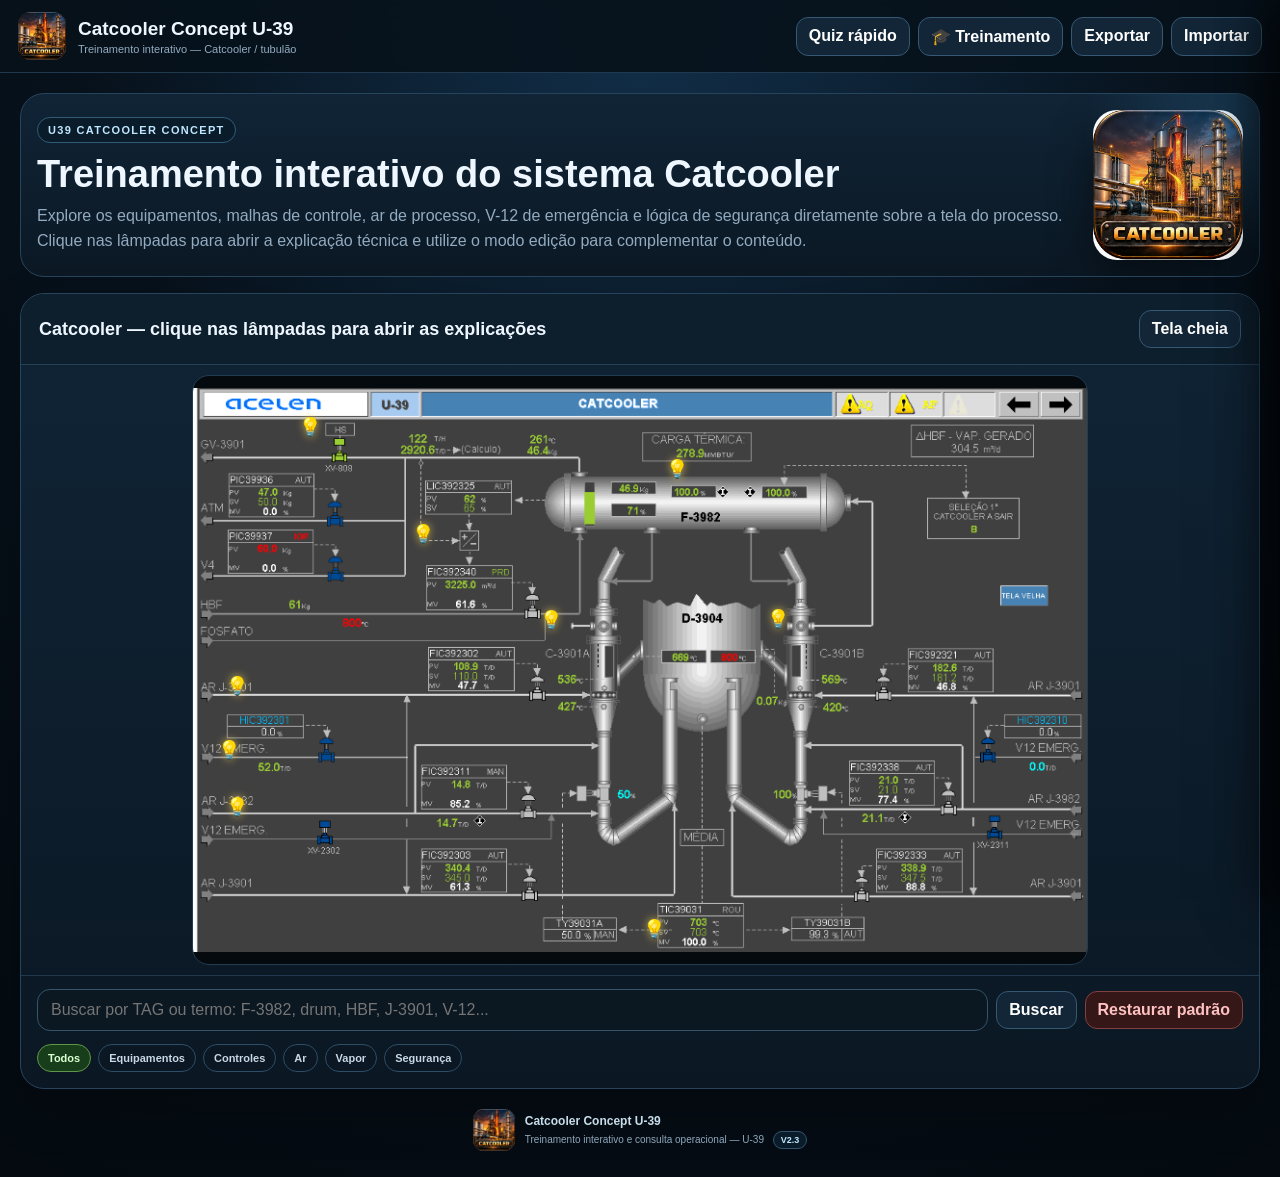
==== Catcooler_onepage_interativo_editavel.html @ b6b34a9a "Add files via upload" ====
<!doctype html>
<html lang="pt-BR"><head>
<meta charset="utf-8"><meta name="viewport" content="width=device-width,initial-scale=1,viewport-fit=cover">
<meta name="theme-color" content="#07111b">
<meta name="application-name" content="catcooler concept">
<meta name="apple-mobile-web-app-capable" content="yes">
<meta name="apple-mobile-web-app-status-bar-style" content="black-translucent">
<meta name="apple-mobile-web-app-title" content="catcooler concept">
<link rel="apple-touch-icon" href="apple-touch-icon.png">
<link rel="manifest" href="manifest.json"><link rel="icon" href="icon-192.png"><link rel="stylesheet" href="app.css">
<title>Catcooler Concept U-39</title></head>
<body>
<!-- LAYOUT_CONGELADO_V2.3: não alterar enquadramento, aspect-ratio ou coordenadas dos hotspots sem nova validação visual. -->
<header class="topbar">
  <div class="brand"><img src="icon-192.png" alt=""><div><h1>Catcooler Concept U-39</h1><small>Treinamento interativo — Catcooler / tubulão</small></div></div>
  <div class="actions">
    <button class="btn primary hidden" id="installBtn" onclick="installApp()">📲 Instalar App</button>
    <button class="btn" onclick="openQuiz()">Quiz rápido</button>
    <button class="btn" onclick="openTraining()">🎓 Treinamento</button>
    <button class="btn" onclick="exportJSON()">Exportar</button>
    <label class="btn" for="importFile">Importar</label>
    <input id="importFile" type="file" accept="application/json" class="hidden" onchange="importJSON(event)">
  </div>
</header>

<main class="app">
<section class="hero">
  <div>
    <span class="kicker">U39 CATCOOLER CONCEPT</span>
    <h2>Treinamento interativo do sistema Catcooler</h2>
    <p>Explore os equipamentos, malhas de controle, ar de processo, V-12 de emergência e lógica de segurança diretamente sobre a tela do processo. Clique nas lâmpadas para abrir a explicação técnica e utilize o modo edição para complementar o conteúdo.</p>
  </div>
  <img src="icon-512.png" alt="">
</section>

<section class="card">
  <div class="cardhead"><h2>Catcooler — clique nas lâmpadas para abrir as explicações</h2><button class="btn" onclick="document.documentElement.requestFullscreen?.()">Tela cheia</button></div>
  <div class="mapwrap"><div class="stage"><img src="catcooler_u39.png" alt="Tela do catcooler">
<button class="hotspot" data-key="xv808" data-category="safety" style="left:16.5%;top:8.7%"><span class="bulb">💡</span><span class="lamp-label">XV-808</span></button>
<button class="hotspot" data-key="f3982" data-category="equip" style="left:57.4%;top:15.8%"><span class="bulb">💡</span><span class="lamp-label">F-3982</span></button>
<button class="hotspot" data-key="hbflevel" data-category="control" style="left:32.9%;top:26.8%"><span class="bulb">💡</span><span class="lamp-label">Nível HBF → F-3982</span></button>
<button class="hotspot" data-key="c3901ab" data-category="equip" style="left:43.8%;top:41.5%"><span class="bulb">💡</span><span class="lamp-label">C-3901A</span></button>
<button class="hotspot" data-key="c3901ab" data-category="equip" style="left:69.2%;top:41.3%"><span class="bulb">💡</span><span class="lamp-label">C-3901B</span></button>
<button class="hotspot" data-key="tic39031" data-category="control" style="left:55.8%;top:94.1%"><span class="bulb">💡</span><span class="lamp-label">TIC-39031</span></button>
<button class="hotspot" data-key="arj3901" data-category="air" style="left:9.2%;top:52.8%"><span class="bulb">💡</span><span class="lamp-label">AR J-3901</span></button>
<button class="hotspot" data-key="v12emerg" data-category="steam" style="left:9.2%;top:63.6%"><span class="bulb">💡</span><span class="lamp-label">V-12 EMERG.</span></button>
<button class="hotspot" data-key="arj3982" data-category="air" style="left:9.2%;top:73.3%"><span class="bulb">💡</span><span class="lamp-label">AR J-3982</span></button>
</div></div>
  <div class="toolbar">
    <input class="search" id="search" placeholder="Buscar por TAG ou termo: F-3982, drum, HBF, J-3901, V-12...">
    <button class="btn" onclick="searchTag()">Buscar</button>
    <button class="btn danger" onclick="resetAll()">Restaurar padrão</button>
  </div>
  <div class="chips">
    <button class="chip active" data-filter="all">Todos</button>
    <button class="chip" data-filter="equip">Equipamentos</button>
    <button class="chip" data-filter="control">Controles</button>
    <button class="chip" data-filter="air">Ar</button>
    <button class="chip" data-filter="steam">Vapor</button>
    <button class="chip" data-filter="safety">Segurança</button>
  </div>
</section>

<aside class="card side" id="detailPanel">
  <div class="empty" id="empty">
    <h2>💡 Entenda melhor</h2>
    Clique em uma lâmpada sobre a tela do catcooler para abrir a explicação técnica.<br><br>
    Ao selecionar outro item, o painel troca automaticamente para o novo conteúdo.<br><br>
    <strong>Edição local:</strong> ative “Editar” para alterar textos. As alterações ficam salvas somente neste aparelho/navegador.
  </div>
  <section class="info" id="info">
    <div class="infotop">
      <div><h2 id="infoTitle"></h2><div class="badges"><span class="badge" id="infoTag"></span><span class="badge" id="infoCat"></span></div></div>
      <div class="panel-actions"><span class="edit-state" id="editState">✏️ EDIÇÃO</span><button class="iconbtn" onclick="togglePanelMinimize()">−</button><button class="iconbtn" onclick="minimize()">×</button></div>
    </div>
    <div class="edit-banner hidden" id="editModeBanner">✏️ Modo edição ativo — alterações ficam somente neste dispositivo até serem exportadas.</div>
    <div class="info-scroll">
      <div class="editbar">
        <button class="btn primary" id="editBtn" onclick="toggleEdit()">✏️ Editar</button>
        <button class="btn green" onclick="saveCurrentAndExit()">💾 Salvar</button>
        <button class="btn" onclick="cancelEdit()">Cancelar</button>
        <button class="btn danger" onclick="restoreCurrent()">Restaurar este item</button>
        <button class="btn" onclick="quizCurrentItem()">🎯 Testar este ponto</button>
      </div>
      <div class="local-note">💾 <strong>Alterações salvas somente neste dispositivo.</strong> Use “Exportar” no topo para gerar uma cópia dos dados editados.</div>
      <div class="local-note" id="mediaStorageEstimate">Vídeos e arquivos locais usam o armazenamento do navegador deste aparelho.</div>
      <div class="section"><h3>Função / objetivo</h3><div class="editable" id="fieldFunction"></div></div>
      <div class="section"><h3>Como funciona no processo</h3><div class="editable" id="fieldProcess"></div></div>
      <div class="section"><h3>Impacto / atenção operacional</h3><div class="editable" id="fieldImpact"></div></div>
      <div class="section"><h3>Fórmulas / relações químicas</h3><div class="editable formula" id="fieldFormula"></div></div>
      <div class="section"><h3>Observações / o que acompanhar no CIC</h3><div class="editable" id="fieldObs"></div></div>
      <div class="section media-section">
        <h3>🎬 Vídeos</h3>
        <div class="media-row">
          <input id="videoUrl" placeholder="Cole aqui a URL do vídeo (YouTube, Drive, SharePoint etc.)">
          <button class="btn" onclick="openVideo()">Abrir link</button>
        </div>
        <div class="media-upload-row">
          <label class="btn media-add-btn" for="videoFileInput">＋ Adicionar vídeo do aparelho</label>
          <input id="videoFileInput" type="file" accept="video/*" multiple class="hidden" onchange="saveMediaFiles(event,'video')">
          <span class="media-local-note">Salvo somente neste dispositivo.</span>
        </div>
        <div id="videoPreview" class="video-preview hidden"></div>
        <div id="videoFileList" class="media-file-list"></div>
      </div>
      <div class="section media-section">
        <h3>📎 Arquivos / documentos</h3>
        <div class="media-upload-row">
          <label class="btn media-add-btn" for="attachmentFiles">＋ Adicionar arquivos</label>
          <input id="attachmentFiles" type="file" multiple class="hidden" onchange="saveMediaFiles(event,'file')">
          <span class="media-local-note">PDF, Word, Excel, imagens, apresentações, ZIP e outros formatos.</span>
        </div>
        <div class="media-storage-warning">Os arquivos ficam armazenados localmente no navegador deste aparelho e não ficam visíveis automaticamente para outros usuários do GitHub Pages.</div>
        <div id="attachmentList" class="media-file-list"></div>
      </div>
      <div class="section note">Material de treinamento. Para manobras reais, prevalecem procedimentos, permissivos, intertravamentos, limites de projeto e orientações operacionais vigentes da unidade.</div>
    </div>
  </section>
</aside>

<footer class="footer"><img src="icon-192.png" alt=""><div><b>Catcooler Concept U-39</b><br><small>Treinamento interativo e consulta operacional — U-39 <span class="version">V2.3</span></small></div></footer>
</main>

<aside class="drawer" id="quizDrawer"><div class="drawer-head"><strong>Quiz rápido — Catcooler</strong><button class="btn" onclick="document.getElementById('quizDrawer').classList.remove('open')">Fechar</button></div><div class="drawer-body"><div id="quizBody"></div><button class="btn primary" onclick="gradeQuiz()">Corrigir quiz</button><div class="qresult hidden" id="quizResult"></div></div></aside>

<aside class="training-drawer" id="trainingDrawer">
  <div class="drawer-head training-head">
    <div><strong>Centro de Treinamento — Catcooler</strong><small id="trainingBreadcrumb">Visão geral</small></div>
    <button class="btn" onclick="closeTraining()">Fechar</button>
  </div>
  <div class="training-body"><div class="training-nav" id="trainingNav"></div><div class="training-content" id="trainingContent"></div></div>
</aside>

<div class="toast" id="toast"></div>
<script src="app.js"></script>
</body></html>
---- app.css ----
:root{--bg:#07111b;--card:#0e2030;--line:#27445d;--text:#eef7ff;--muted:#93abc0;--green:#75d64c}
*{box-sizing:border-box} html,body{margin:0;font-family:Inter,Arial,sans-serif;background:radial-gradient(circle at top,#12304b 0,#07111b 42%,#040a10 100%);color:var(--text)}
button,input{font:inherit} .hidden{display:none!important}
.topbar{position:sticky;top:0;z-index:80;display:flex;justify-content:space-between;gap:12px;align-items:center;padding:12px 18px;background:#07121be8;backdrop-filter:blur(18px);border-bottom:1px solid #21394e}
.brand{display:flex;gap:12px;align-items:center}.brand img{width:48px;height:48px;border-radius:13px;object-fit:cover}.brand h1{margin:0;font-size:19px}.brand small{display:block;margin-top:3px;color:var(--muted);font-size:11px}
.actions{display:flex;gap:8px;flex-wrap:wrap}.btn{cursor:pointer;border:1px solid #355873;background:#122638;color:#fff;border-radius:12px;padding:9px 12px;font-weight:800}.btn.primary,.btn.green{background:#1e4b23;border-color:#5f9748}.btn.danger{background:#351717;border-color:#824040;color:#ffc1c1}
.app{max-width:1420px;margin:0 auto;padding:20px;display:grid;grid-template-columns:1fr;gap:16px}
.hero{background:linear-gradient(180deg,#102436,#0b1824);border:1px solid var(--line);border-radius:24px;padding:16px;display:grid;grid-template-columns:1fr 150px;align-items:center;gap:18px;overflow:hidden;position:relative}
.hero::after{content:"";position:absolute;width:260px;height:260px;right:-80px;top:-90px;border-radius:50%;background:radial-gradient(circle,rgba(82,185,255,.16),transparent 68%)}
.hero .kicker{display:inline-flex;margin-bottom:10px;padding:6px 10px;border-radius:999px;border:1px solid #315a78;background:#0a1c2a;color:#bfe7ff;font-size:11px;font-weight:900;letter-spacing:.12em}
.hero h2{margin:0 0 8px;font-size:clamp(26px,4vw,38px)} .hero p{margin:0;color:var(--muted);line-height:1.55}
.hero img{width:150px;aspect-ratio:1;object-fit:cover;border-radius:24px;box-shadow:0 18px 44px rgba(0,0,0,.48)}
.card{background:linear-gradient(180deg,#102436,#0b1824);border:1px solid var(--line);border-radius:24px;overflow:hidden;box-shadow:0 20px 50px rgba(0,0,0,.23)}
.cardhead{display:flex;justify-content:space-between;align-items:center;padding:16px 18px;border-bottom:1px solid #244157;background:#0d1e2c}.cardhead h2{margin:0;font-size:18px}
.mapwrap{padding:10px;display:flex;justify-content:center}.stage{position:relative;width:min(100%,896px);aspect-ratio:896/590;background:#050a0f;border-radius:17px;overflow:hidden;border:1px solid #213d52}.stage img{width:100%;height:100%;object-fit:contain;display:block}
.hotspot{position:absolute;transform:translate(-50%,-50%);display:flex;align-items:center;gap:6px;border:0;background:transparent;padding:2px;cursor:pointer;z-index:30}
.hotspot .bulb{font-size:18px;line-height:1;filter:drop-shadow(0 0 4px rgba(255,220,80,.7));}
.hotspot .lamp-label{opacity:0;transform:translateX(-5px);transition:.15s ease;pointer-events:none;white-space:nowrap;background:#06111de3;border:1px solid #3a5670;color:#fff;border-radius:999px;padding:5px 8px;font-size:11px;font-weight:800}
.hotspot:hover .lamp-label,.hotspot.active .lamp-label{opacity:1;transform:translateX(0)} .hotspot.active .bulb,.hotspot:hover .bulb{transform:scale(1.12)}
.toolbar{padding:13px 16px;border-top:1px solid #21394e;display:flex;gap:8px;flex-wrap:wrap;align-items:center}.search{flex:1;min-width:190px;border:1px solid #35546d;background:#0b1721;color:#fff;border-radius:13px;padding:11px 13px}
.chips{display:flex;gap:7px;flex-wrap:wrap;padding:0 16px 16px}.chip{cursor:pointer;border:1px solid #2e4d66;background:#0b1722;color:#c8d8e6;padding:7px 10px;border-radius:999px;font-size:11px;font-weight:800}.chip.active{background:#173d1b;border-color:#5f9748;color:#dcffd2}
.side{position:fixed;right:16px;top:78px;z-index:120;width:min(520px,calc(100vw - 32px));max-height:calc(100vh - 94px);display:flex;flex-direction:column;overflow:hidden;transform:translateX(calc(100% + 36px));opacity:0;pointer-events:none;transition:transform .22s ease,opacity .18s ease;box-shadow:0 28px 80px rgba(0,0,0,.62)}
.side.open{transform:translateX(0);opacity:1;pointer-events:auto}.side.minimized{max-height:66px}.side.minimized .info-scroll,.side.minimized .edit-banner{display:none!important}
.empty{padding:22px;color:var(--muted);line-height:1.6}.empty h2{margin:0 0 10px;color:#eef7ff}
.info{display:none;flex-direction:column;height:100%}.infotop{padding:16px 18px;border-bottom:1px solid #244157;background:#0d1e2c;display:flex;justify-content:space-between;gap:10px}
.info h2{margin:0 0 7px;line-height:1.18}.badges{display:flex;gap:6px;flex-wrap:wrap}.badge{font-size:10px;padding:5px 8px;border-radius:999px;background:#13283a;color:#bee4ff;border:1px solid #345b78;font-weight:800}
.panel-actions{display:flex;gap:6px}.iconbtn{width:34px;height:34px;display:grid;place-items:center;border:1px solid #3a526b;background:#132333;color:#fff;border-radius:10px;cursor:pointer}
.edit-state{display:none;padding:5px 8px;border-radius:999px;border:1px solid #a98728;background:#4b3b12;color:#fff1b3;font-size:10px;font-weight:900}.edit-state.show{display:inline-flex}
.edit-banner{padding:9px 14px;background:#4b3b12;border-bottom:1px solid #806820;color:#fff1b3;font-size:12px;font-weight:800}
.info-scroll{padding:14px;display:grid;gap:11px;overflow:auto}.section{background:#0a1722;border:1px solid #2b4a62;border-radius:16px;padding:13px}.section h3{margin:0 0 8px;color:#d7eeff;font-size:14px}.editable{white-space:pre-wrap;line-height:1.58;outline:none;border-radius:9px;padding:3px;min-height:42px}.editable[contenteditable=true]:focus{box-shadow:0 0 0 2px rgba(82,185,255,.20);background:#0c1c29}
.formula{font-family:'Courier New',monospace;color:#bce88f;background:#07131d;border:1px solid #203d51;border-radius:10px;padding:10px}.editbar{position:sticky;top:-1px;background:#0b1824f2;padding:7px;margin:-7px -7px 6px;border-bottom:1px solid #20384c;display:flex;gap:7px;flex-wrap:wrap}
.media-row{display:grid;grid-template-columns:1fr auto;gap:7px}.media-row input{min-width:0;border:1px solid #35546d;background:#0b1721;color:#fff;border-radius:12px;padding:10px}
.local-note{padding:10px 12px;border-radius:12px;background:#081621;border:1px solid #29465e;color:#9fb7c8;font-size:11px;line-height:1.45}.note{color:var(--muted);font-size:11px;line-height:1.5}
.drawer{position:fixed;inset:0 0 0 auto;width:min(460px,100%);z-index:120;background:#07111b;border-left:1px solid #284458;box-shadow:-18px 0 44px rgba(0,0,0,.45);transform:translateX(101%);transition:.24s ease;overflow:auto}.drawer.open{transform:translateX(0)}.drawer-head{position:sticky;top:0;background:#091722;border-bottom:1px solid #284458;padding:12px;display:flex;justify-content:space-between;align-items:center}.drawer-body{padding:12px}
.q{background:#0b1722;border:1px solid #2e4d66;border-radius:14px;padding:12px;margin-bottom:10px}.q h4{margin:0 0 8px;font-size:13px}.q label{display:block;padding:5px 0;color:#d8e1ec}.qresult{padding:10px;border-radius:10px;background:#102414;border:1px solid #4f7f3e;margin-top:10px}
.toast{position:fixed;left:50%;bottom:18px;z-index:200;transform:translate(-50%,12px);opacity:0;background:#0b1a27;border:1px solid #3d5e77;border-radius:999px;padding:9px 13px;transition:.2s}.toast.show{opacity:1;transform:translate(-50%,0)}
.footer{display:flex;justify-content:center;align-items:center;gap:10px;color:#8ea8bd;padding:4px 0 6px}.footer img{width:42px;height:42px;border-radius:11px}.footer b{font-size:12px;color:#c8ddeb}.footer small{font-size:10px}.version{display:inline-flex;margin-left:6px;padding:3px 7px;border:1px solid #35546d;background:#0a1c2a;color:#bfe7ff;border-radius:999px;font-size:9px;font-weight:900}
@media(max-width:820px){.hero{grid-template-columns:1fr}.hero img{display:none}.side{left:8px;right:8px;top:auto;bottom:8px;width:auto;max-height:72vh;transform:translateY(calc(100% + 28px));border-radius:18px}.side.open{transform:translateY(0)}.hotspot .lamp-label{display:none}.topbar{padding:10px 12px}.brand small{display:none}.actions .btn{padding:8px 9px;font-size:11px}}


/* V1.1 — Quiz refinado */
.q{padding:14px!important}
.q h4{font-size:13px!important;line-height:1.45!important;margin-bottom:10px!important}
.q label{
  display:block;
  padding:9px 10px!important;
  margin:6px 0;
  border:1px solid #29465d;
  border-radius:10px;
  background:#091722;
  color:#d8e1ec;
  line-height:1.4;
  cursor:pointer;
}
.q label:hover{border-color:#4b718d;background:#0d1d2a}
.q input{margin-right:5px}
.option-letter{display:inline-block;min-width:18px;font-weight:900;color:#9fc6df}
.q label.answer-correct{border-color:#4f8d45;background:#102414;color:#dfffd6}
.q label.answer-wrong{border-color:#9c4d4d;background:#2b1515;color:#ffd1d1}
.qfeedback{margin-top:9px;padding:10px 11px;border-radius:10px;font-size:12px;line-height:1.45}
.qfeedback.correct{background:#102414;border:1px solid #4f7f3e;color:#dfffd6}
.qfeedback.wrong{background:#2b1515;border:1px solid #824040;color:#ffd1d1}
.qfeedback.unanswered{background:#2a2513;border:1px solid #806820;color:#fff0ae}
.qresult{line-height:1.5}


/* V2.0 — Centro de Treinamento; HMI e hotspots congelados */
.training-drawer{position:fixed;inset:0 0 0 auto;width:min(920px,100%);z-index:150;background:#07111b;border-left:1px solid #284458;box-shadow:-20px 0 60px rgba(0,0,0,.55);transform:translateX(101%);transition:.24s ease;overflow:hidden;display:flex;flex-direction:column}.training-drawer.open{transform:translateX(0)}
.training-head>div{display:flex;flex-direction:column;gap:3px}.training-head small{color:#91a9bd;font-size:11px}.training-body{display:grid;grid-template-columns:210px 1fr;min-height:0;flex:1}.training-nav{border-right:1px solid #20384c;padding:10px;overflow:auto;background:#081520}.training-nav button{width:100%;text-align:left;margin-bottom:6px;border:1px solid #29465d;background:#0c1b28;color:#dcecf8;padding:10px;border-radius:11px;cursor:pointer;font-weight:800;font-size:12px}.training-nav button.active,.training-nav button:hover{border-color:#5f9748;background:#15331a;color:#e6ffdf}.training-content{padding:16px;overflow:auto;min-width:0}
.training-grid{display:grid;grid-template-columns:repeat(2,minmax(0,1fr));gap:12px}.module-card{border:1px solid #29465d;background:linear-gradient(180deg,#102436,#0b1824);border-radius:16px;padding:14px;cursor:pointer}.module-card:hover{border-color:#5b86a5;transform:translateY(-1px)}.module-card h3{margin:0 0 7px;font-size:15px}.module-card p{margin:0;color:#9fb6c8;font-size:12px;line-height:1.45}.training-title{margin:0 0 8px}.training-sub{color:#9fb6c8;font-size:12px;line-height:1.5;margin-bottom:14px}.training-actions{display:flex;gap:8px;flex-wrap:wrap;margin:10px 0}.training-box{border:1px solid #2a4962;background:#0a1722;border-radius:14px;padding:13px;margin-bottom:12px}.training-box h3,.training-box h4{margin-top:0}.choice-btn{width:100%;text-align:left;border:1px solid #31516a;background:#0c1b28;color:#eef7ff;border-radius:10px;padding:10px 11px;margin:6px 0;cursor:pointer;line-height:1.4}.choice-btn:hover{border-color:#69a4cb;background:#102638}.feedback-box{padding:10px 11px;border-radius:10px;margin-top:10px;background:#0b2232;border:1px solid #315a78;font-size:12px;line-height:1.45}.progressbar{height:8px;background:#09131c;border:1px solid #22394d;border-radius:999px;overflow:hidden;margin:8px 0 14px}.progressbar>span{display:block;height:100%;background:linear-gradient(90deg,#4f9340,#78d65a)}.skill-bars{display:grid;gap:8px}.skill-row{display:grid;grid-template-columns:150px 1fr 50px;gap:8px;align-items:center;font-size:11px}.skill-row .bar{height:8px;border-radius:999px;background:#09131c;border:1px solid #29465d;overflow:hidden}.skill-row .bar span{display:block;height:100%;background:#5d9fca}.metric-grid{display:grid;grid-template-columns:repeat(3,1fr);gap:8px}.metric{background:#091822;border:1px solid #29465d;border-radius:12px;padding:10px}.metric b{display:block;font-size:18px}.metric small{color:#9fb6c8}.scenario-state{font-size:11px;color:#b7cbda;margin:8px 0}.scenario-risk{font-weight:900}
.sim-controls{display:flex;gap:8px;flex-wrap:wrap;margin-bottom:10px}.sim-chart{background:#07131d;border:1px solid #24445b;border-radius:14px;padding:10px;overflow:auto}.sim-chart svg{min-width:620px;width:100%;height:260px}.legend{display:flex;gap:14px;flex-wrap:wrap;font-size:11px;margin-top:8px}.legend span::before{content:"";display:inline-block;width:14px;height:3px;margin-right:5px;vertical-align:middle;background:currentColor}.flow-scene{display:grid;grid-template-columns:1fr 90px 1fr;gap:8px;align-items:center;margin:14px 0}.flow-node{border:1px solid #355873;background:#0d2030;border-radius:14px;padding:15px;text-align:center;font-weight:900}.flow-arrow{position:relative;height:8px;background:#37566c;border-radius:999px;overflow:hidden}.flow-arrow::after{content:"";position:absolute;inset:0;width:35%;background:#ffc858;border-radius:999px;animation:flowMove 1.4s linear infinite}@keyframes flowMove{from{transform:translateX(-100%)}to{transform:translateX(390%)}}
.drum-visual{display:grid;grid-template-columns:160px 1fr;gap:15px;align-items:center}.drum-vessel{height:180px;border:3px solid #60798d;border-radius:70px 70px 34px 34px;position:relative;overflow:hidden;background:#08131d}.drum-water{position:absolute;left:0;right:0;bottom:0;height:52%;background:linear-gradient(#377e9e,#17455f);transition:.8s ease}.drum-water.swell{height:72%;animation:levelPulse 1.6s ease-in-out infinite alternate}.drum-water.shrink{height:35%;animation:levelPulse 1.6s ease-in-out infinite alternate}@keyframes levelPulse{from{filter:brightness(.85)}to{filter:brightness(1.2)}}
.causal-chain{display:flex;gap:7px;flex-wrap:wrap;align-items:center}.causal-chain span{padding:7px 9px;border-radius:10px;border:1px solid #31516a;background:#0b1b28;font-size:11px}.causal-chain b{color:#ffc858}.locate-banner{position:fixed;left:50%;top:84px;transform:translateX(-50%);z-index:170;background:#0a2030;border:1px solid #5a8bb1;color:#fff;padding:11px 15px;border-radius:999px;box-shadow:0 12px 28px rgba(0,0,0,.45);font-weight:900}.history-table{width:100%;border-collapse:collapse;font-size:11px}.history-table th,.history-table td{padding:8px;border-bottom:1px solid #20384c;text-align:left}.history-table th{color:#a9c5d8}.shift-check label{display:block;padding:8px;margin:5px 0;border:1px solid #29465d;border-radius:10px;background:#0a1722}.video-placeholder{border:1px dashed #4d6d84;border-radius:14px;padding:14px;color:#a8bdcc}.train-question{border:1px solid #29465d;background:#0a1722;border-radius:14px;padding:12px;margin-bottom:10px}.train-question label{display:block;padding:8px;margin:5px 0;border:1px solid #29465d;border-radius:9px;cursor:pointer}.train-question label:hover{background:#102638}.train-question label.correct{border-color:#4f8d45;background:#102414}.train-question label.wrong{border-color:#8b4545;background:#2b1515}.train-feedback{font-size:11px;margin-top:7px;color:#b9d0df}
@media(max-width:820px){.training-body{grid-template-columns:1fr}.training-nav{display:flex;gap:6px;border-right:0;border-bottom:1px solid #20384c;overflow:auto}.training-nav button{width:auto;white-space:nowrap;margin:0}.training-grid{grid-template-columns:1fr}.metric-grid{grid-template-columns:1fr}.skill-row{grid-template-columns:110px 1fr 44px}.drum-visual{grid-template-columns:1fr}.drum-vessel{width:170px;margin:auto}}


/* =========================================================
   V2.1 — Vídeos e arquivos por equipamento
   HMI e coordenadas das lâmpadas permanecem congelados.
   ========================================================= */
.media-section{display:grid;gap:10px}
.media-upload-row{display:flex;gap:8px;align-items:center;flex-wrap:wrap}
.media-add-btn{display:inline-flex;align-items:center;justify-content:center}
.media-local-note{font-size:10px;color:#9fb7c8}
.media-storage-warning{
  padding:9px 10px;border-radius:10px;background:#241f0c;border:1px solid #675b22;
  color:#e6d996;font-size:10px;line-height:1.4
}
.media-file-list{display:grid;gap:8px}
.media-file-card{
  display:grid;grid-template-columns:minmax(0,1fr) auto;gap:10px;align-items:center;
  background:#081721;border:1px solid #29465d;border-radius:12px;padding:9px 10px
}
.media-file-main{min-width:0}
.media-file-name{
  display:block;overflow:hidden;text-overflow:ellipsis;white-space:nowrap;
  font-size:12px;font-weight:800;color:#e8f5ff
}
.media-file-meta{font-size:9px;color:#8faabc;margin-top:3px}
.media-file-actions{display:flex;gap:5px;flex-wrap:wrap;justify-content:flex-end}
.media-mini-btn{
  border:1px solid #355873;background:#122638;color:#fff;border-radius:8px;
  padding:6px 8px;font-size:10px;font-weight:800;cursor:pointer
}
.media-mini-btn:hover{filter:brightness(1.1)}
.media-mini-btn.delete{border-color:#824040;background:#351717;color:#ffc1c1}
.video-preview{
  background:#050b10;border:1px solid #29465d;border-radius:12px;padding:8px
}
.video-preview video{display:block;width:100%;max-height:300px;border-radius:8px;background:#000}
.video-preview-head{
  display:flex;justify-content:space-between;gap:8px;align-items:center;
  margin-bottom:7px;font-size:10px;color:#a9c0d0
}
.storage-meter{
  height:6px;border-radius:999px;background:#071018;border:1px solid #20384c;
  overflow:hidden;margin-top:5px
}
.storage-meter span{display:block;height:100%;background:#5d9fca}
@media(max-width:620px){
  .media-row{grid-template-columns:1fr!important}
  .media-file-card{grid-template-columns:1fr}
  .media-file-actions{justify-content:flex-start}
}


/* =========================================================
   V2.2 — Correção de rolagem do painel flutuante
   O HMI e as coordenadas das lâmpadas permanecem congelados.
   ========================================================= */

/* O painel precisa ter uma altura efetivamente limitada para que
   o miolo (.info-scroll) possa se tornar a área rolável. */
.side{
  max-height:calc(100dvh - 94px);
  min-height:0;
  overscroll-behavior:contain;
}

/* Mantém cabeçalho/banner fixos e entrega o espaço restante ao conteúdo. */
.info{
  flex:1 1 auto;
  min-height:0;
  max-height:100%;
  overflow:hidden;
}
.infotop,
.edit-banner{
  flex:0 0 auto;
}

/* Esta passa a ser a única área de rolagem do painel. */
.info-scroll{
  flex:1 1 auto;
  min-height:0;
  max-height:100%;
  overflow-y:auto;
  overflow-x:hidden;
  overscroll-behavior-y:contain;
  -webkit-overflow-scrolling:touch;
  touch-action:pan-y;
  scrollbar-gutter:stable;
}

/* Evita que gestos de rolagem no painel sejam repassados para a tela atrás. */
.side.open{
  overscroll-behavior:contain;
}
.side.open .info-scroll{
  pointer-events:auto;
}

/* Melhora o comportamento em celulares/tablets, onde o painel funciona
   como um bottom-sheet e precisa de altura definida para rolar internamente. */
@media(max-width:820px){
  .side{
    height:min(78dvh,calc(100dvh - 16px));
    max-height:calc(100dvh - 16px);
    min-height:280px;
    left:8px;
    right:8px;
    bottom:8px;
    top:auto;
  }
  .side.minimized{
    height:66px;
    min-height:66px;
    max-height:66px;
  }
  .info{
    height:100%;
    min-height:0;
  }
  .info-scroll{
    height:auto;
    min-height:0;
    padding-bottom:max(22px,env(safe-area-inset-bottom));
  }
}

/* Em telas muito baixas, preserva acesso ao conteúdo sem extrapolar o viewport. */
@media(max-height:560px){
  .side{
    top:8px;
    bottom:8px;
    height:auto;
    max-height:none;
  }
}


/* Em telas touch, impede a página atrás de se mover enquanto o painel está expandido. */
@media(max-width:820px){
  body.detail-panel-open{
    overflow:hidden;
  }
}


/* =========================================================
   V2.3 — Rolagem total do painel flutuante (PC + Mobile)
   HMI e coordenadas dos hotspots permanecem congelados.
   ========================================================= */

/* Enquanto o painel estiver aberto, a página de fundo não rola.
   A rolagem fica concentrada no painel lateral. */
body.detail-panel-open{
  overflow:hidden;
}

/* Desktop: top + bottom definem uma altura real para o painel.
   Isso resolve a rolagem interna também no PC. */
.side{
  top:78px;
  bottom:16px;
  height:auto;
  max-height:none;
  min-height:0;
  overflow:hidden;
  overscroll-behavior:contain;
}

/* Ao minimizar, volta a ser apenas a barra superior. */
.side.minimized{
  bottom:auto;
  height:66px;
  min-height:66px;
  max-height:66px;
}

/* Cabeçalho fica visível; todo o restante rola. */
.info{
  display:none;
  flex-direction:column;
  height:100%;
  min-height:0;
  overflow:hidden;
}
.info-scroll{
  flex:1 1 0;
  min-height:0;
  overflow-y:auto;
  overflow-x:hidden;
  overscroll-behavior:contain;
  -webkit-overflow-scrolling:touch;
  touch-action:pan-y;
}

/* IMPORTANTE: os botões agora fazem parte do conteúdo rolável.
   Eles NÃO ficam mais presos no topo. */
.editbar{
  position:static!important;
  top:auto!important;
  z-index:auto!important;
  margin:-2px -2px 6px!important;
  padding:7px!important;
  background:#0b1824;
  border:1px solid #20384c;
  border-radius:12px;
  display:flex;
  gap:7px;
  flex-wrap:wrap;
}

/* Em desktop estreito, os botões quebram de linha sem bloquear a rolagem. */
.editbar .btn{
  flex:0 1 auto;
  white-space:normal;
}

/* Mobile/tablet: mantém bottom-sheet, mas com rolagem total do conteúdo. */
@media(max-width:820px){
  .side{
    top:auto;
    bottom:8px;
    left:8px;
    right:8px;
    width:auto;
    height:min(82dvh,calc(100dvh - 16px));
    max-height:calc(100dvh - 16px);
    min-height:280px;
  }
  .side.minimized{
    top:auto;
    bottom:8px;
    height:66px;
    min-height:66px;
    max-height:66px;
  }
  .info-scroll{
    padding-bottom:max(26px,env(safe-area-inset-bottom));
  }
}

/* Celulares muito baixos / modo paisagem */
@media(max-height:560px){
  .side{
    top:8px;
    bottom:8px;
    height:auto;
    max-height:none;
  }
  .side.minimized{
    top:8px;
    bottom:auto;
    height:66px;
  }
}
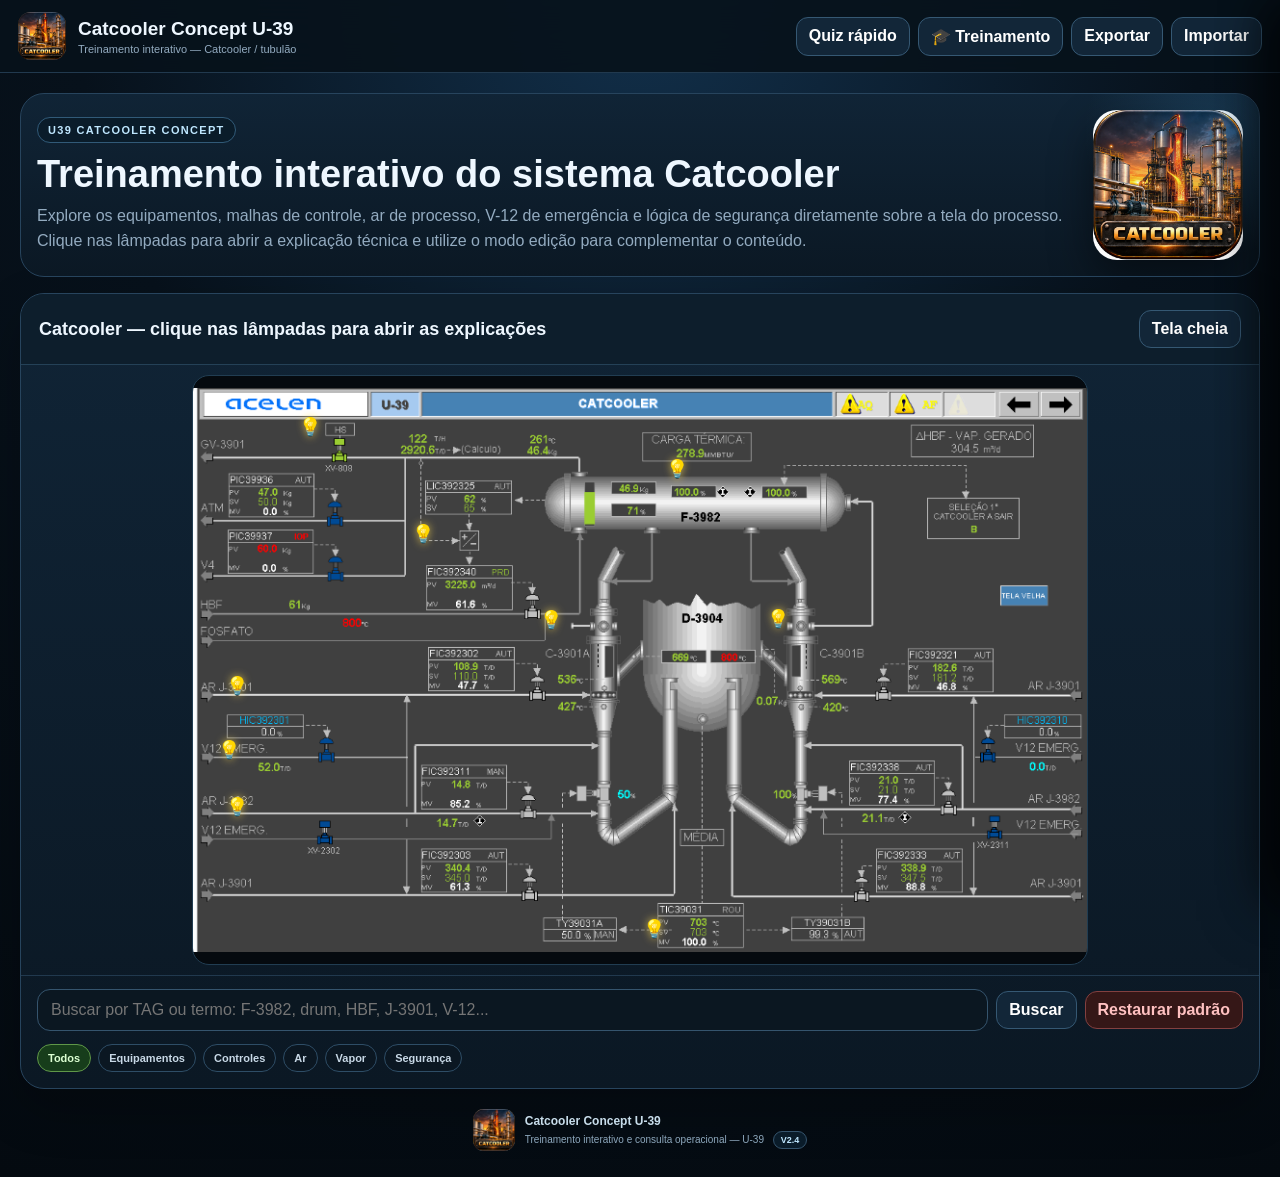
==== commit 009174a5: "Add files via upload" ====
--- a/Catcooler_onepage_interativo_editavel.html
+++ b/Catcooler_onepage_interativo_editavel.html
@@ -7,10 +7,22 @@
 <meta name="apple-mobile-web-app-status-bar-style" content="black-translucent">
 <meta name="apple-mobile-web-app-title" content="catcooler concept">
 <link rel="apple-touch-icon" href="apple-touch-icon.png">
-<link rel="manifest" href="manifest.json"><link rel="icon" href="icon-192.png"><link rel="stylesheet" href="app.css">
-<title>Catcooler Concept U-39</title></head>
+<link rel="manifest" href="manifest.json"><link rel="icon" href="icon-192.png"><link rel="stylesheet" href="app.css?v=24">
+<title>Catcooler Concept U-39</title>
+<style id="panel-scroll-v24">
+html:has(#detailPanel.open),body:has(#detailPanel.open){overflow:hidden!important}
+#detailPanel.side{top:78px!important;bottom:16px!important;height:auto!important;max-height:none!important;overflow-y:auto!important;overflow-x:hidden!important;overscroll-behavior:contain!important;-webkit-overflow-scrolling:touch;touch-action:pan-y}
+#detailPanel .info{height:auto!important;max-height:none!important;overflow:visible!important;flex:0 0 auto!important}
+#detailPanel .info-scroll{height:auto!important;max-height:none!important;overflow:visible!important;flex:none!important}
+#detailPanel .infotop{position:sticky!important;top:0!important;z-index:20!important}
+#detailPanel .editbar{position:static!important;top:auto!important;bottom:auto!important;z-index:auto!important;transform:none!important}
+#detailPanel.side.minimized{bottom:auto!important;height:66px!important;min-height:66px!important;max-height:66px!important;overflow:hidden!important}
+@media(max-width:820px){#detailPanel.side{top:auto!important;left:8px!important;right:8px!important;bottom:8px!important;width:auto!important;height:min(82dvh,calc(100dvh - 16px))!important;max-height:calc(100dvh - 16px)!important;min-height:280px!important;overflow-y:auto!important}#detailPanel .info-scroll{padding-bottom:max(28px,env(safe-area-inset-bottom))!important}}
+</style>
+
+</head>
 <body>
-<!-- LAYOUT_CONGELADO_V2.3: não alterar enquadramento, aspect-ratio ou coordenadas dos hotspots sem nova validação visual. -->
+<!-- LAYOUT_CONGELADO_V2.4: não alterar enquadramento, aspect-ratio ou coordenadas dos hotspots sem nova validação visual. -->
 <header class="topbar">
   <div class="brand"><img src="icon-192.png" alt=""><div><h1>Catcooler Concept U-39</h1><small>Treinamento interativo — Catcooler / tubulão</small></div></div>
   <div class="actions">
@@ -118,7 +130,7 @@
   </section>
 </aside>
 
-<footer class="footer"><img src="icon-192.png" alt=""><div><b>Catcooler Concept U-39</b><br><small>Treinamento interativo e consulta operacional — U-39 <span class="version">V2.3</span></small></div></footer>
+<footer class="footer"><img src="icon-192.png" alt=""><div><b>Catcooler Concept U-39</b><br><small>Treinamento interativo e consulta operacional — U-39 <span class="version">V2.4</span></small></div></footer>
 </main>
 
 <aside class="drawer" id="quizDrawer"><div class="drawer-head"><strong>Quiz rápido — Catcooler</strong><button class="btn" onclick="document.getElementById('quizDrawer').classList.remove('open')">Fechar</button></div><div class="drawer-body"><div id="quizBody"></div><button class="btn primary" onclick="gradeQuiz()">Corrigir quiz</button><div class="qresult hidden" id="quizResult"></div></div></aside>
@@ -132,5 +144,5 @@
 </aside>
 
 <div class="toast" id="toast"></div>
-<script src="app.js"></script>
+<script src="app.js?v=24"></script>
 </body></html>
--- a/app.css
+++ b/app.css
@@ -327,3 +327,109 @@
     height:66px;
   }
 }
+
+
+/* =========================================================
+   V2.4 — SCROLL REAL DO PAINEL (PC + MOBILE)
+   O próprio painel é o container rolável.
+   Cabeçalho fica acessível; botões rolam com o conteúdo.
+   ========================================================= */
+
+html:has(#detailPanel.open),
+body:has(#detailPanel.open){
+  overflow:hidden!important;
+}
+
+#detailPanel.side{
+  top:78px!important;
+  right:16px!important;
+  bottom:16px!important;
+  height:auto!important;
+  max-height:none!important;
+  min-height:0!important;
+  overflow-y:auto!important;
+  overflow-x:hidden!important;
+  overscroll-behavior:contain!important;
+  -webkit-overflow-scrolling:touch;
+  touch-action:pan-y;
+}
+
+/* O conteúdo deixa de ser um segundo container de scroll.
+   Assim não há disputa entre rolagem do painel e rolagem da página. */
+#detailPanel .info{
+  height:auto!important;
+  min-height:0!important;
+  max-height:none!important;
+  overflow:visible!important;
+  flex:0 0 auto!important;
+}
+
+#detailPanel .info-scroll{
+  height:auto!important;
+  min-height:0!important;
+  max-height:none!important;
+  overflow:visible!important;
+  flex:none!important;
+}
+
+/* Só o cabeçalho de identificação fica disponível no topo.
+   A barra Editar/Salvar/Cancelar/Restaurar/Testar rola normalmente. */
+#detailPanel .infotop{
+  position:sticky!important;
+  top:0!important;
+  z-index:20!important;
+}
+
+#detailPanel .editbar{
+  position:static!important;
+  top:auto!important;
+  bottom:auto!important;
+  z-index:auto!important;
+  transform:none!important;
+}
+
+/* Estado minimizado */
+#detailPanel.side.minimized{
+  bottom:auto!important;
+  height:66px!important;
+  min-height:66px!important;
+  max-height:66px!important;
+  overflow:hidden!important;
+}
+
+/* Mobile / tablet */
+@media(max-width:820px){
+  #detailPanel.side{
+    top:auto!important;
+    left:8px!important;
+    right:8px!important;
+    bottom:8px!important;
+    width:auto!important;
+    height:min(82dvh,calc(100dvh - 16px))!important;
+    max-height:calc(100dvh - 16px)!important;
+    min-height:280px!important;
+    overflow-y:auto!important;
+  }
+  #detailPanel .info-scroll{
+    padding-bottom:max(28px,env(safe-area-inset-bottom))!important;
+  }
+  #detailPanel.side.minimized{
+    height:66px!important;
+    min-height:66px!important;
+    max-height:66px!important;
+  }
+}
+
+/* Telas baixas / modo paisagem */
+@media(max-height:560px){
+  #detailPanel.side{
+    top:8px!important;
+    bottom:8px!important;
+    height:auto!important;
+    max-height:none!important;
+  }
+  #detailPanel.side.minimized{
+    bottom:auto!important;
+    height:66px!important;
+  }
+}
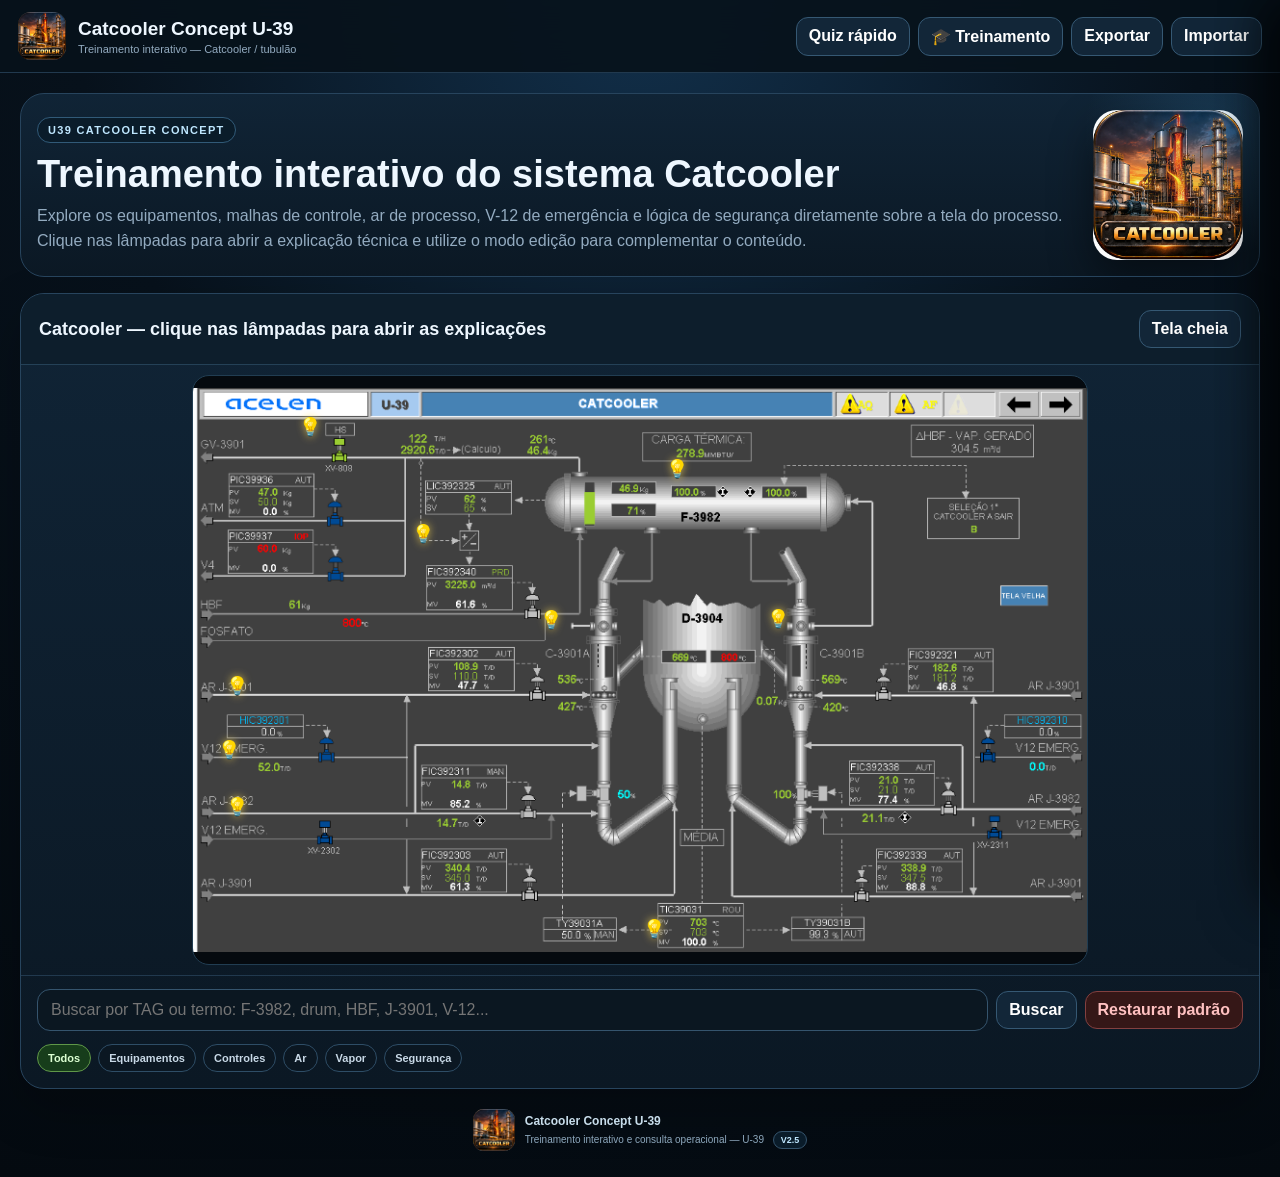
==== commit d0aa8a1c: "Add files via upload" ====
--- a/Catcooler_onepage_interativo_editavel.html
+++ b/Catcooler_onepage_interativo_editavel.html
@@ -7,7 +7,7 @@
 <meta name="apple-mobile-web-app-status-bar-style" content="black-translucent">
 <meta name="apple-mobile-web-app-title" content="catcooler concept">
 <link rel="apple-touch-icon" href="apple-touch-icon.png">
-<link rel="manifest" href="manifest.json"><link rel="icon" href="icon-192.png"><link rel="stylesheet" href="app.css?v=24">
+<link rel="manifest" href="manifest.json"><link rel="icon" href="icon-192.png"><link rel="stylesheet" href="app.css?v=25">
 <title>Catcooler Concept U-39</title>
 <style id="panel-scroll-v24">
 html:has(#detailPanel.open),body:has(#detailPanel.open){overflow:hidden!important}
@@ -22,7 +22,7 @@
 
 </head>
 <body>
-<!-- LAYOUT_CONGELADO_V2.4: não alterar enquadramento, aspect-ratio ou coordenadas dos hotspots sem nova validação visual. -->
+<!-- LAYOUT_CONGELADO_V2.5: não alterar enquadramento, aspect-ratio ou coordenadas dos hotspots sem nova validação visual. -->
 <header class="topbar">
   <div class="brand"><img src="icon-192.png" alt=""><div><h1>Catcooler Concept U-39</h1><small>Treinamento interativo — Catcooler / tubulão</small></div></div>
   <div class="actions">
@@ -102,7 +102,7 @@
       <div class="section"><h3>Fórmulas / relações químicas</h3><div class="editable formula" id="fieldFormula"></div></div>
       <div class="section"><h3>Observações / o que acompanhar no CIC</h3><div class="editable" id="fieldObs"></div></div>
       <div class="section media-section">
-        <h3>🎬 Vídeos</h3>
+        <h3>🎬 Vídeos — reprodução direta no painel</h3>
         <div class="media-row">
           <input id="videoUrl" placeholder="Cole aqui a URL do vídeo (YouTube, Drive, SharePoint etc.)">
           <button class="btn" onclick="openVideo()">Abrir link</button>
@@ -116,7 +116,7 @@
         <div id="videoFileList" class="media-file-list"></div>
       </div>
       <div class="section media-section">
-        <h3>📎 Arquivos / documentos</h3>
+        <h3>📎 Arquivos / documentos — visualização direta</h3>
         <div class="media-upload-row">
           <label class="btn media-add-btn" for="attachmentFiles">＋ Adicionar arquivos</label>
           <input id="attachmentFiles" type="file" multiple class="hidden" onchange="saveMediaFiles(event,'file')">
@@ -130,7 +130,7 @@
   </section>
 </aside>
 
-<footer class="footer"><img src="icon-192.png" alt=""><div><b>Catcooler Concept U-39</b><br><small>Treinamento interativo e consulta operacional — U-39 <span class="version">V2.4</span></small></div></footer>
+<footer class="footer"><img src="icon-192.png" alt=""><div><b>Catcooler Concept U-39</b><br><small>Treinamento interativo e consulta operacional — U-39 <span class="version">V2.5</span></small></div></footer>
 </main>
 
 <aside class="drawer" id="quizDrawer"><div class="drawer-head"><strong>Quiz rápido — Catcooler</strong><button class="btn" onclick="document.getElementById('quizDrawer').classList.remove('open')">Fechar</button></div><div class="drawer-body"><div id="quizBody"></div><button class="btn primary" onclick="gradeQuiz()">Corrigir quiz</button><div class="qresult hidden" id="quizResult"></div></div></aside>
@@ -144,5 +144,5 @@
 </aside>
 
 <div class="toast" id="toast"></div>
-<script src="app.js?v=24"></script>
+<script src="app.js?v=25"></script>
 </body></html>
--- a/app.css
+++ b/app.css
@@ -433,3 +433,24 @@
     height:66px!important;
   }
 }
+
+
+/* =========================================================
+   V2.5 — Mídias e arquivos aparecem diretamente no painel
+   ========================================================= */
+.inline-media-grid,.inline-media-stack{display:grid;gap:12px}
+.inline-media-card{border:1px solid #31516a;background:#07141e;border-radius:14px;overflow:hidden}
+.inline-media-head{display:flex;justify-content:space-between;gap:10px;align-items:flex-start;padding:9px 10px;background:#0b1b28;border-bottom:1px solid #243f53}
+.inline-preview{width:100%;background:#04090d;min-height:60px}
+.inline-video{display:block;width:100%;max-height:360px;background:#000}
+.inline-image{display:block;width:100%;max-height:420px;object-fit:contain;background:#050b10}
+.inline-pdf{display:block;width:100%;height:460px;border:0;background:#fff}
+.inline-audio{display:block;width:calc(100% - 20px);margin:14px 10px}
+.inline-text{margin:0;padding:12px;max-height:340px;overflow:auto;white-space:pre-wrap;word-break:break-word;color:#d8e8f3;background:#07131d;font:11px/1.5 ui-monospace,SFMono-Regular,Consolas,monospace}
+.media-loading,.unsupported-preview{padding:18px 12px;color:#9fb7c8;font-size:11px;line-height:1.5}
+.office-preview{display:grid;grid-template-columns:42px 1fr;gap:10px;align-items:center;padding:14px;color:#cbdde9;font-size:11px;line-height:1.5}
+.office-preview-icon{font-size:30px}
+@media(max-width:620px){
+  .inline-media-head{display:grid;grid-template-columns:1fr}
+  .inline-pdf{height:58dvh;min-height:340px}
+}
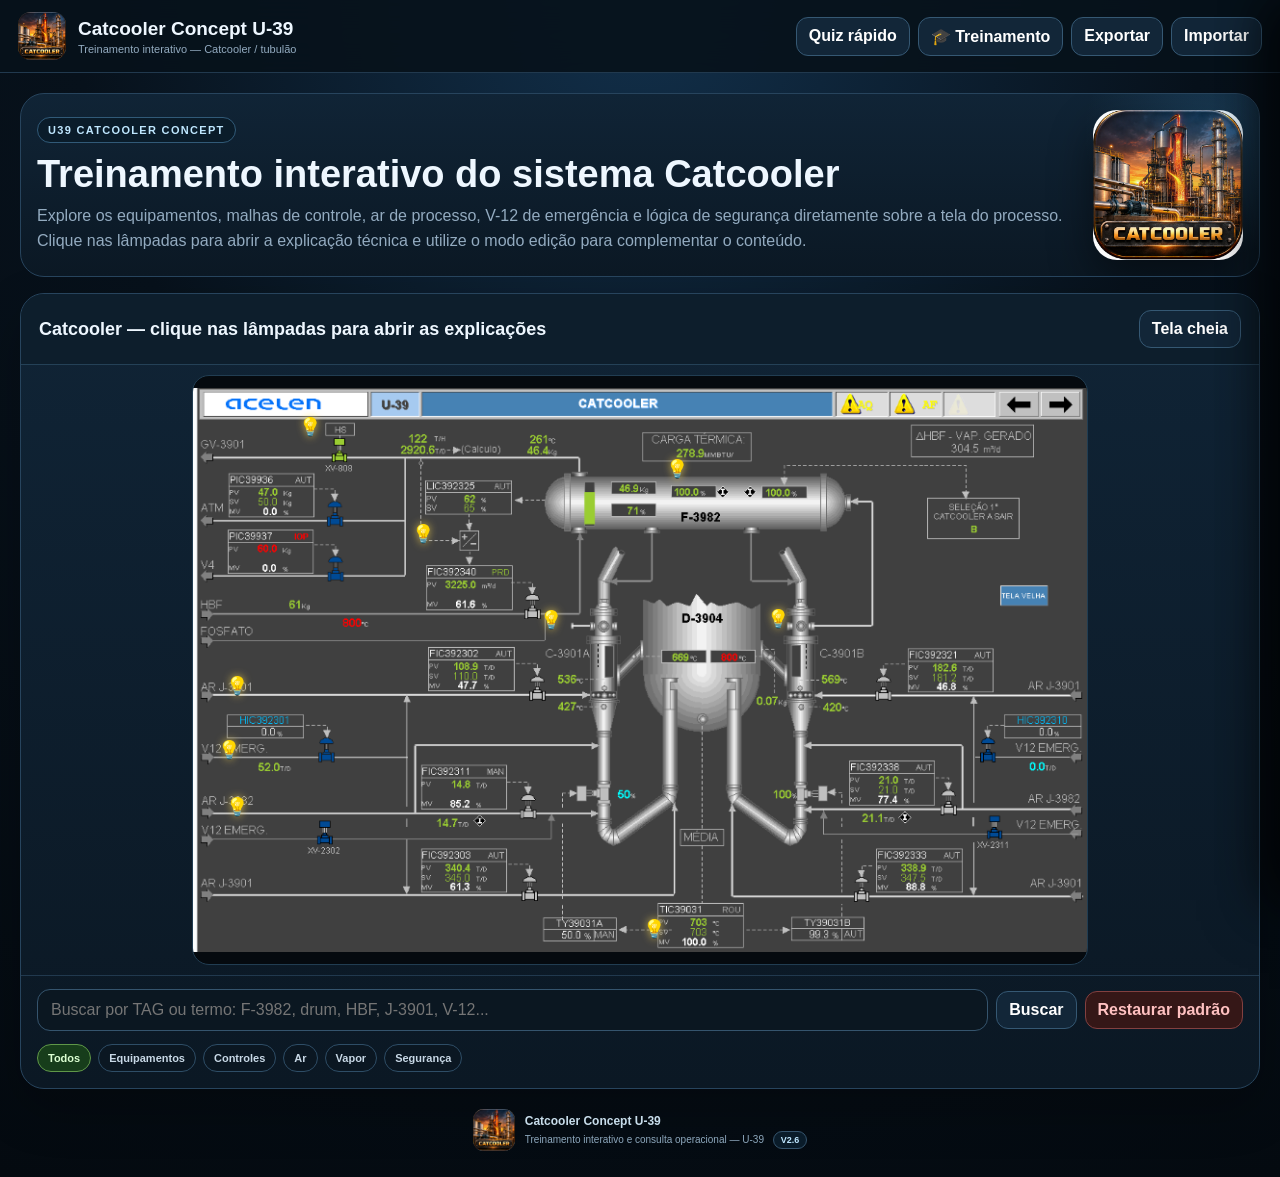
==== commit 5eeeb121: "Add files via upload" ====
--- a/Catcooler_onepage_interativo_editavel.html
+++ b/Catcooler_onepage_interativo_editavel.html
@@ -7,7 +7,7 @@
 <meta name="apple-mobile-web-app-status-bar-style" content="black-translucent">
 <meta name="apple-mobile-web-app-title" content="catcooler concept">
 <link rel="apple-touch-icon" href="apple-touch-icon.png">
-<link rel="manifest" href="manifest.json"><link rel="icon" href="icon-192.png"><link rel="stylesheet" href="app.css?v=25">
+<link rel="manifest" href="manifest.json"><link rel="icon" href="icon-192.png"><link rel="stylesheet" href="app.css?v=26">
 <title>Catcooler Concept U-39</title>
 <style id="panel-scroll-v24">
 html:has(#detailPanel.open),body:has(#detailPanel.open){overflow:hidden!important}
@@ -22,7 +22,7 @@
 
 </head>
 <body>
-<!-- LAYOUT_CONGELADO_V2.5: não alterar enquadramento, aspect-ratio ou coordenadas dos hotspots sem nova validação visual. -->
+<!-- LAYOUT_CONGELADO_V2.6: não alterar enquadramento, aspect-ratio ou coordenadas dos hotspots sem nova validação visual. -->
 <header class="topbar">
   <div class="brand"><img src="icon-192.png" alt=""><div><h1>Catcooler Concept U-39</h1><small>Treinamento interativo — Catcooler / tubulão</small></div></div>
   <div class="actions">
@@ -130,7 +130,7 @@
   </section>
 </aside>
 
-<footer class="footer"><img src="icon-192.png" alt=""><div><b>Catcooler Concept U-39</b><br><small>Treinamento interativo e consulta operacional — U-39 <span class="version">V2.5</span></small></div></footer>
+<footer class="footer"><img src="icon-192.png" alt=""><div><b>Catcooler Concept U-39</b><br><small>Treinamento interativo e consulta operacional — U-39 <span class="version">V2.6</span></small></div></footer>
 </main>
 
 <aside class="drawer" id="quizDrawer"><div class="drawer-head"><strong>Quiz rápido — Catcooler</strong><button class="btn" onclick="document.getElementById('quizDrawer').classList.remove('open')">Fechar</button></div><div class="drawer-body"><div id="quizBody"></div><button class="btn primary" onclick="gradeQuiz()">Corrigir quiz</button><div class="qresult hidden" id="quizResult"></div></div></aside>
@@ -144,5 +144,5 @@
 </aside>
 
 <div class="toast" id="toast"></div>
-<script src="app.js?v=25"></script>
+<script src="app.js?v=26"></script>
 </body></html>
--- a/app.css
+++ b/app.css
@@ -454,3 +454,113 @@
   .inline-media-head{display:grid;grid-template-columns:1fr}
   .inline-pdf{height:58dvh;min-height:340px}
 }
+
+
+/* =========================================================
+   V2.6 — Fundamentos de Engenharia
+   ========================================================= */
+.engineering-feature{
+  border-color:#486d86!important;
+  background:linear-gradient(180deg,#123049,#0a1d2c)!important;
+}
+.eng-summary{
+  display:grid;
+  grid-template-columns:repeat(3,minmax(0,1fr));
+  gap:9px;
+  margin:10px 0 14px;
+}
+.eng-summary-card{
+  border:1px solid #31516a;
+  background:#091a27;
+  border-radius:13px;
+  padding:12px;
+  display:flex;
+  flex-direction:column;
+  gap:4px;
+}
+.eng-summary-card b{font-size:18px;color:#dff4ff}
+.eng-summary-card span{font-size:10px;color:#91adbf}
+.eng-grid{
+  display:grid;
+  grid-template-columns:repeat(2,minmax(0,1fr));
+  gap:9px;
+}
+.eng-topic-card{
+  border:1px solid #2e4e66;
+  background:#0a1824;
+  color:#eaf6ff;
+  border-radius:13px;
+  padding:11px;
+  display:grid;
+  grid-template-columns:38px 1fr;
+  gap:9px;
+  align-items:start;
+  text-align:left;
+  cursor:pointer;
+}
+.eng-topic-card:hover{
+  border-color:#66a0c6;
+  background:#0d2232;
+}
+.eng-topic-card .eng-index{
+  display:grid;
+  place-items:center;
+  width:34px;
+  height:34px;
+  border-radius:10px;
+  background:#16344a;
+  color:#aee2ff;
+  font-weight:900;
+  font-size:11px;
+}
+.eng-topic-card strong{
+  display:block;
+  font-size:12px;
+  margin-bottom:4px;
+}
+.eng-topic-card small{
+  display:block;
+  color:#8faabb;
+  line-height:1.35;
+  font-size:9px;
+}
+.eng-detail-head{
+  display:flex;
+  align-items:center;
+  justify-content:space-between;
+  gap:10px;
+  margin-bottom:10px;
+}
+.eng-detail-grid{
+  display:grid;
+  gap:10px;
+}
+.eng-detail-grid p{
+  margin:0;
+  line-height:1.6;
+  color:#d5e6f1;
+  font-size:12px;
+}
+.eng-formula{
+  border-color:#315a3b!important;
+  background:#07180d!important;
+}
+.eng-formula pre{
+  margin:0;
+  white-space:pre-wrap;
+  word-break:break-word;
+  font:12px/1.65 ui-monospace,SFMono-Regular,Consolas,monospace;
+  color:#bfe9a3;
+}
+.eng-warning{
+  border-color:#6f5d25!important;
+  background:#211c0c!important;
+}
+.engineering-caveat{
+  margin-top:12px;
+  border-color:#42627a!important;
+}
+@media(max-width:720px){
+  .eng-grid{grid-template-columns:1fr}
+  .eng-summary{grid-template-columns:1fr}
+}
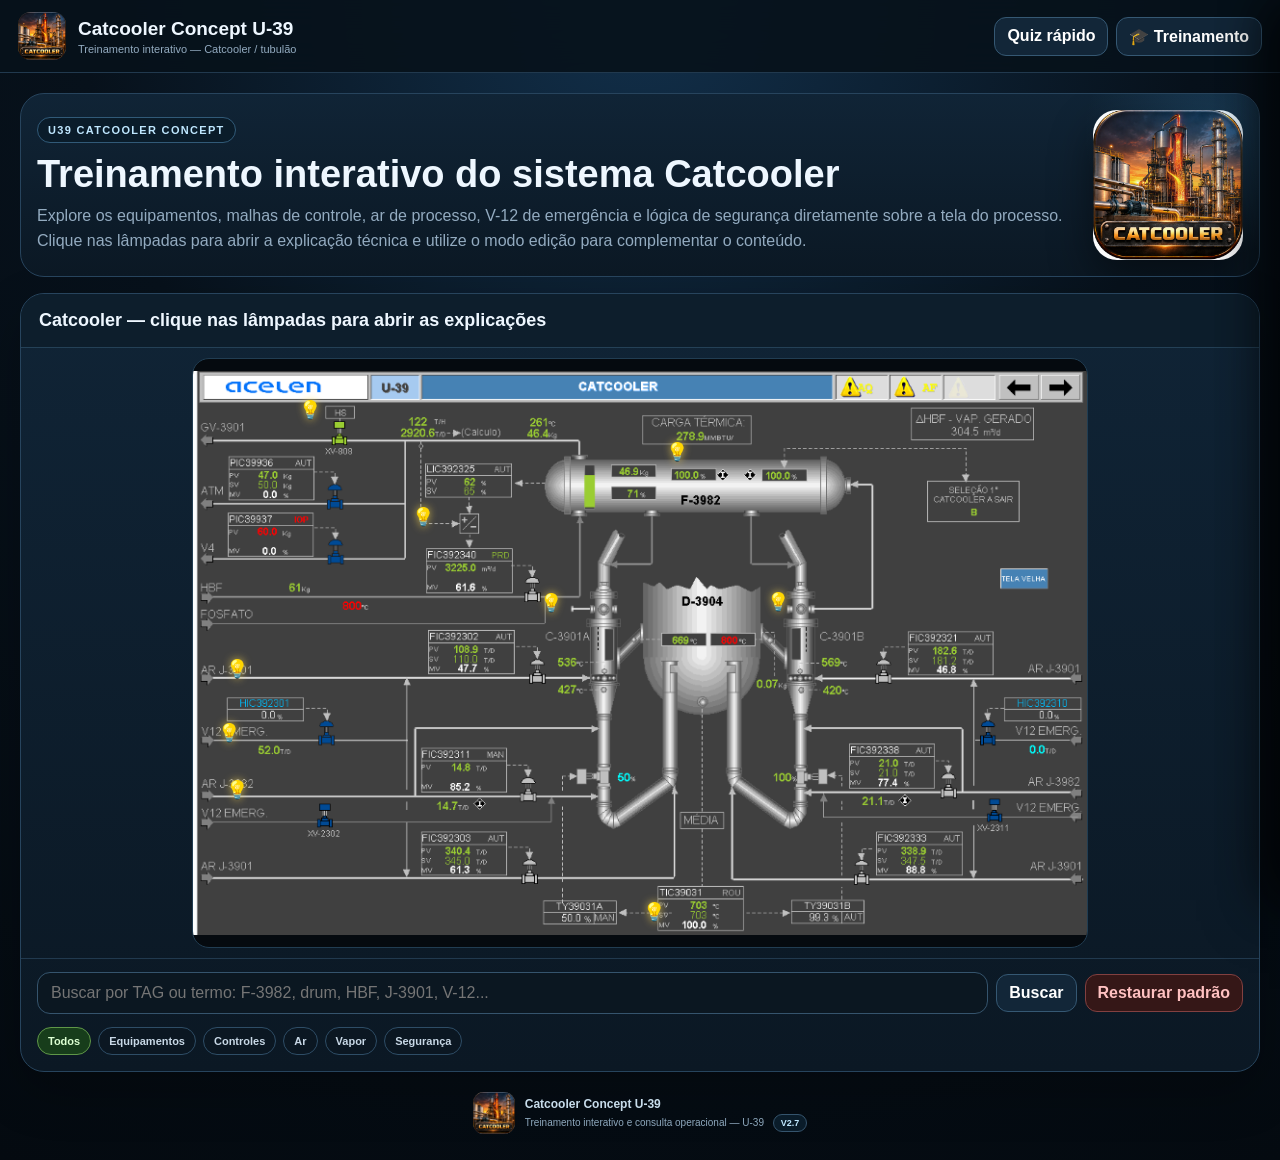
==== commit 0be28fad: "Add files via upload" ====
--- a/Catcooler_onepage_interativo_editavel.html
+++ b/Catcooler_onepage_interativo_editavel.html
@@ -7,7 +7,7 @@
 <meta name="apple-mobile-web-app-status-bar-style" content="black-translucent">
 <meta name="apple-mobile-web-app-title" content="catcooler concept">
 <link rel="apple-touch-icon" href="apple-touch-icon.png">
-<link rel="manifest" href="manifest.json"><link rel="icon" href="icon-192.png"><link rel="stylesheet" href="app.css?v=26">
+<link rel="manifest" href="manifest.json"><link rel="icon" href="icon-192.png"><link rel="stylesheet" href="app.css?v=27">
 <title>Catcooler Concept U-39</title>
 <style id="panel-scroll-v24">
 html:has(#detailPanel.open),body:has(#detailPanel.open){overflow:hidden!important}
@@ -22,16 +22,13 @@
 
 </head>
 <body>
-<!-- LAYOUT_CONGELADO_V2.6: não alterar enquadramento, aspect-ratio ou coordenadas dos hotspots sem nova validação visual. -->
+<!-- LAYOUT_CONGELADO_V2.7: não alterar enquadramento, aspect-ratio ou coordenadas dos hotspots sem nova validação visual. -->
 <header class="topbar">
   <div class="brand"><img src="icon-192.png" alt=""><div><h1>Catcooler Concept U-39</h1><small>Treinamento interativo — Catcooler / tubulão</small></div></div>
   <div class="actions">
     <button class="btn primary hidden" id="installBtn" onclick="installApp()">📲 Instalar App</button>
     <button class="btn" onclick="openQuiz()">Quiz rápido</button>
     <button class="btn" onclick="openTraining()">🎓 Treinamento</button>
-    <button class="btn" onclick="exportJSON()">Exportar</button>
-    <label class="btn" for="importFile">Importar</label>
-    <input id="importFile" type="file" accept="application/json" class="hidden" onchange="importJSON(event)">
   </div>
 </header>
 
@@ -46,7 +43,7 @@
 </section>
 
 <section class="card">
-  <div class="cardhead"><h2>Catcooler — clique nas lâmpadas para abrir as explicações</h2><button class="btn" onclick="document.documentElement.requestFullscreen?.()">Tela cheia</button></div>
+  <div class="cardhead"><h2>Catcooler — clique nas lâmpadas para abrir as explicações</h2></div>
   <div class="mapwrap"><div class="stage"><img src="catcooler_u39.png" alt="Tela do catcooler">
 <button class="hotspot" data-key="xv808" data-category="safety" style="left:16.5%;top:8.7%"><span class="bulb">💡</span><span class="lamp-label">XV-808</span></button>
 <button class="hotspot" data-key="f3982" data-category="equip" style="left:57.4%;top:15.8%"><span class="bulb">💡</span><span class="lamp-label">F-3982</span></button>
@@ -94,7 +91,7 @@
         <button class="btn danger" onclick="restoreCurrent()">Restaurar este item</button>
         <button class="btn" onclick="quizCurrentItem()">🎯 Testar este ponto</button>
       </div>
-      <div class="local-note">💾 <strong>Alterações salvas somente neste dispositivo.</strong> Use “Exportar” no topo para gerar uma cópia dos dados editados.</div>
+      <div class="local-note">💾 <strong>Alterações salvas somente neste dispositivo.</strong></div>
       <div class="local-note" id="mediaStorageEstimate">Vídeos e arquivos locais usam o armazenamento do navegador deste aparelho.</div>
       <div class="section"><h3>Função / objetivo</h3><div class="editable" id="fieldFunction"></div></div>
       <div class="section"><h3>Como funciona no processo</h3><div class="editable" id="fieldProcess"></div></div>
@@ -130,7 +127,7 @@
   </section>
 </aside>
 
-<footer class="footer"><img src="icon-192.png" alt=""><div><b>Catcooler Concept U-39</b><br><small>Treinamento interativo e consulta operacional — U-39 <span class="version">V2.6</span></small></div></footer>
+<footer class="footer"><img src="icon-192.png" alt=""><div><b>Catcooler Concept U-39</b><br><small>Treinamento interativo e consulta operacional — U-39 <span class="version">V2.7</span></small></div></footer>
 </main>
 
 <aside class="drawer" id="quizDrawer"><div class="drawer-head"><strong>Quiz rápido — Catcooler</strong><button class="btn" onclick="document.getElementById('quizDrawer').classList.remove('open')">Fechar</button></div><div class="drawer-body"><div id="quizBody"></div><button class="btn primary" onclick="gradeQuiz()">Corrigir quiz</button><div class="qresult hidden" id="quizResult"></div></div></aside>
@@ -144,5 +141,5 @@
 </aside>
 
 <div class="toast" id="toast"></div>
-<script src="app.js?v=26"></script>
+<script src="app.js?v=27"></script>
 </body></html>
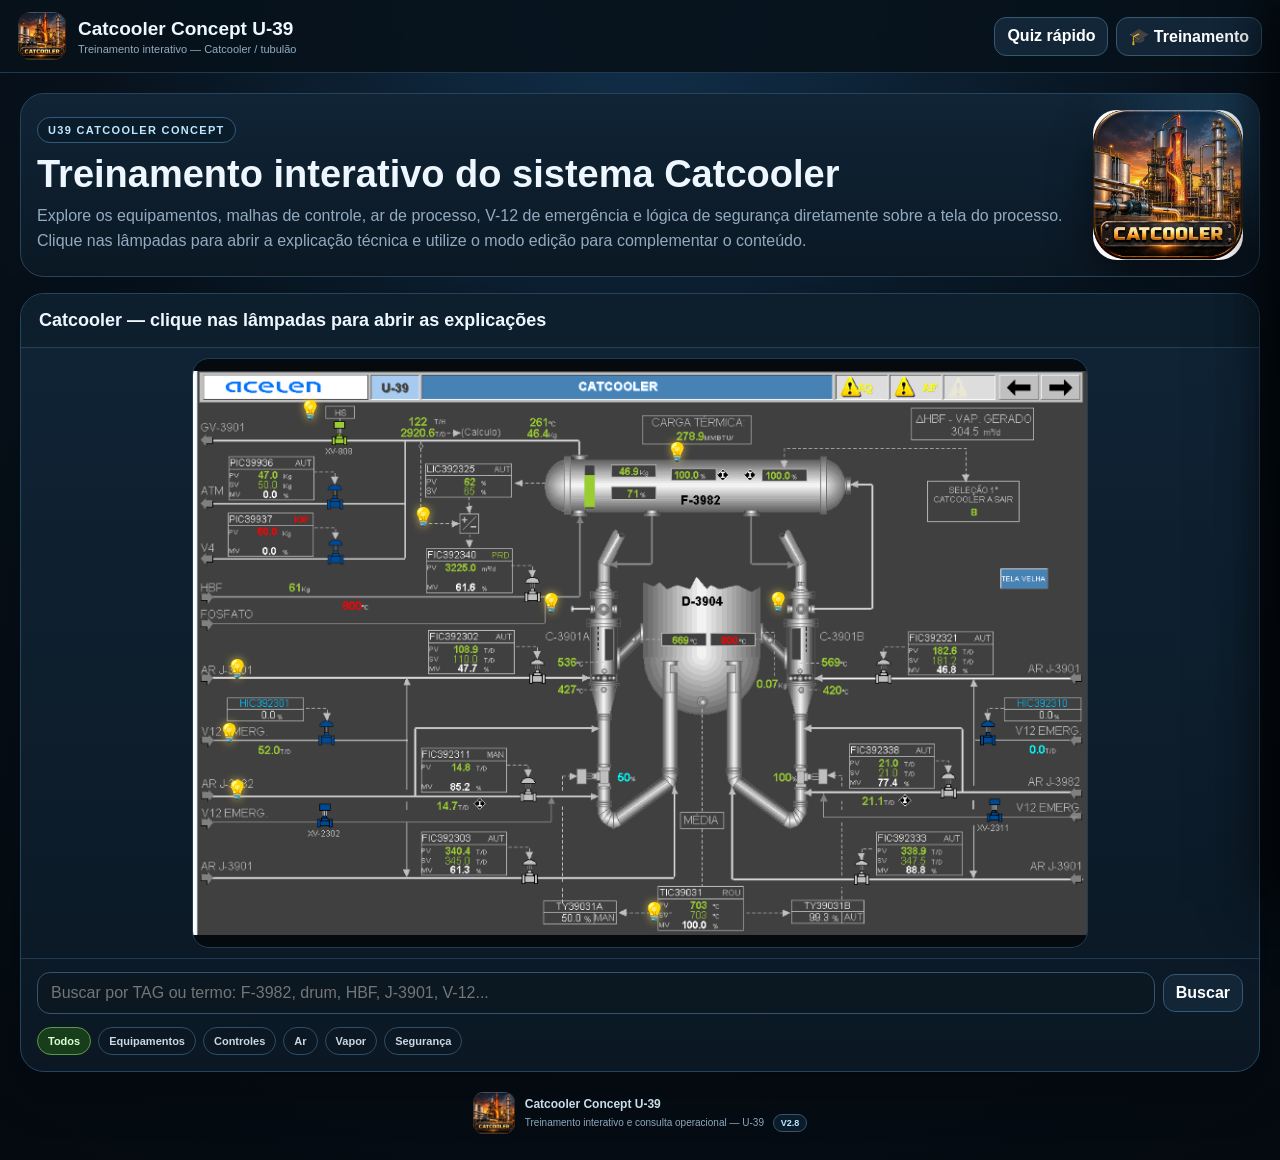
==== commit 418f0bc0: "Add files via upload" ====
--- a/Catcooler_onepage_interativo_editavel.html
+++ b/Catcooler_onepage_interativo_editavel.html
@@ -7,7 +7,7 @@
 <meta name="apple-mobile-web-app-status-bar-style" content="black-translucent">
 <meta name="apple-mobile-web-app-title" content="catcooler concept">
 <link rel="apple-touch-icon" href="apple-touch-icon.png">
-<link rel="manifest" href="manifest.json"><link rel="icon" href="icon-192.png"><link rel="stylesheet" href="app.css?v=27">
+<link rel="manifest" href="manifest.json"><link rel="icon" href="icon-192.png"><link rel="stylesheet" href="app.css?v=28">
 <title>Catcooler Concept U-39</title>
 <style id="panel-scroll-v24">
 html:has(#detailPanel.open),body:has(#detailPanel.open){overflow:hidden!important}
@@ -22,7 +22,7 @@
 
 </head>
 <body>
-<!-- LAYOUT_CONGELADO_V2.7: não alterar enquadramento, aspect-ratio ou coordenadas dos hotspots sem nova validação visual. -->
+<!-- LAYOUT_CONGELADO_V2.8: não alterar enquadramento, aspect-ratio ou coordenadas dos hotspots sem nova validação visual. -->
 <header class="topbar">
   <div class="brand"><img src="icon-192.png" alt=""><div><h1>Catcooler Concept U-39</h1><small>Treinamento interativo — Catcooler / tubulão</small></div></div>
   <div class="actions">
@@ -58,7 +58,6 @@
   <div class="toolbar">
     <input class="search" id="search" placeholder="Buscar por TAG ou termo: F-3982, drum, HBF, J-3901, V-12...">
     <button class="btn" onclick="searchTag()">Buscar</button>
-    <button class="btn danger" onclick="resetAll()">Restaurar padrão</button>
   </div>
   <div class="chips">
     <button class="chip active" data-filter="all">Todos</button>
@@ -127,7 +126,7 @@
   </section>
 </aside>
 
-<footer class="footer"><img src="icon-192.png" alt=""><div><b>Catcooler Concept U-39</b><br><small>Treinamento interativo e consulta operacional — U-39 <span class="version">V2.7</span></small></div></footer>
+<footer class="footer"><img src="icon-192.png" alt=""><div><b>Catcooler Concept U-39</b><br><small>Treinamento interativo e consulta operacional — U-39 <span class="version">V2.8</span></small></div></footer>
 </main>
 
 <aside class="drawer" id="quizDrawer"><div class="drawer-head"><strong>Quiz rápido — Catcooler</strong><button class="btn" onclick="document.getElementById('quizDrawer').classList.remove('open')">Fechar</button></div><div class="drawer-body"><div id="quizBody"></div><button class="btn primary" onclick="gradeQuiz()">Corrigir quiz</button><div class="qresult hidden" id="quizResult"></div></div></aside>
@@ -141,5 +140,5 @@
 </aside>
 
 <div class="toast" id="toast"></div>
-<script src="app.js?v=27"></script>
+<script src="app.js?v=28"></script>
 </body></html>
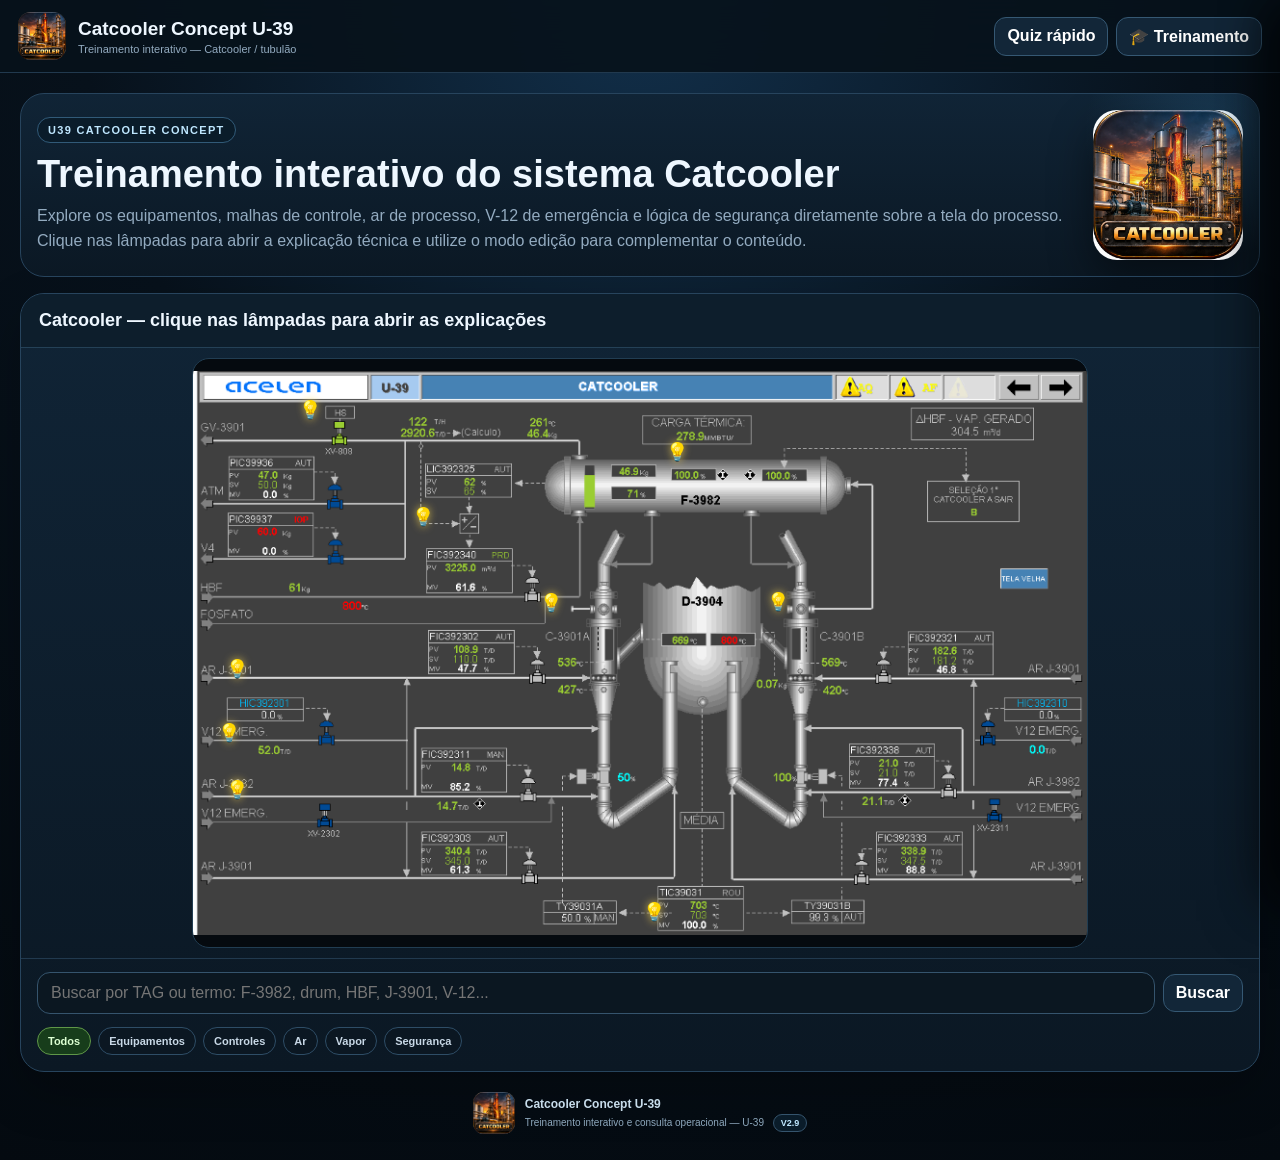
==== commit 2927ee40: "Add files via upload" ====
--- a/Catcooler_onepage_interativo_editavel.html
+++ b/Catcooler_onepage_interativo_editavel.html
@@ -7,7 +7,7 @@
 <meta name="apple-mobile-web-app-status-bar-style" content="black-translucent">
 <meta name="apple-mobile-web-app-title" content="catcooler concept">
 <link rel="apple-touch-icon" href="apple-touch-icon.png">
-<link rel="manifest" href="manifest.json"><link rel="icon" href="icon-192.png"><link rel="stylesheet" href="app.css?v=28">
+<link rel="manifest" href="manifest.json"><link rel="icon" href="icon-192.png"><link rel="stylesheet" href="app.css?v=29">
 <title>Catcooler Concept U-39</title>
 <style id="panel-scroll-v24">
 html:has(#detailPanel.open),body:has(#detailPanel.open){overflow:hidden!important}
@@ -22,7 +22,7 @@
 
 </head>
 <body>
-<!-- LAYOUT_CONGELADO_V2.8: não alterar enquadramento, aspect-ratio ou coordenadas dos hotspots sem nova validação visual. -->
+<!-- LAYOUT_CONGELADO_V2.9: não alterar enquadramento, aspect-ratio ou coordenadas dos hotspots sem nova validação visual. -->
 <header class="topbar">
   <div class="brand"><img src="icon-192.png" alt=""><div><h1>Catcooler Concept U-39</h1><small>Treinamento interativo — Catcooler / tubulão</small></div></div>
   <div class="actions">
@@ -126,7 +126,7 @@
   </section>
 </aside>
 
-<footer class="footer"><img src="icon-192.png" alt=""><div><b>Catcooler Concept U-39</b><br><small>Treinamento interativo e consulta operacional — U-39 <span class="version">V2.8</span></small></div></footer>
+<footer class="footer"><img src="icon-192.png" alt=""><div><b>Catcooler Concept U-39</b><br><small>Treinamento interativo e consulta operacional — U-39 <span class="version">V2.9</span></small></div></footer>
 </main>
 
 <aside class="drawer" id="quizDrawer"><div class="drawer-head"><strong>Quiz rápido — Catcooler</strong><button class="btn" onclick="document.getElementById('quizDrawer').classList.remove('open')">Fechar</button></div><div class="drawer-body"><div id="quizBody"></div><button class="btn primary" onclick="gradeQuiz()">Corrigir quiz</button><div class="qresult hidden" id="quizResult"></div></div></aside>
@@ -140,5 +140,5 @@
 </aside>
 
 <div class="toast" id="toast"></div>
-<script src="app.js?v=28"></script>
+<script src="app.js?v=29"></script>
 </body></html>
--- a/app.css
+++ b/app.css
@@ -564,3 +564,56 @@
   .eng-grid{grid-template-columns:1fr}
   .eng-summary{grid-template-columns:1fr}
 }
+
+
+/* =========================================================
+   V2.9 — Lógica de Intertravamento Catcooler
+   ========================================================= */
+.interlock-feature{border-color:#7a6630!important;background:linear-gradient(180deg,#2b2813,#141d24)!important}
+.interlock-mode-grid{display:grid;grid-template-columns:repeat(2,minmax(0,1fr));gap:10px}
+.interlock-reference{margin-top:12px;border:1px solid #36556d;border-radius:12px;overflow:auto;background:#d8e8f4;padding:5px}
+.interlock-reference img{display:block;max-width:none;width:max(100%,712px);height:auto}
+.interlock-cause-card{border:1px solid #42647c;background:linear-gradient(180deg,#10283b,#091924);border-radius:15px;padding:14px;margin:10px 0}
+.interlock-cause-card>span{font-size:9px;letter-spacing:.15em;color:#86bad9;font-weight:900}
+.interlock-cause-card h3{margin:7px 0;font-size:16px}
+.interlock-meta{display:flex;gap:7px;flex-wrap:wrap}
+.interlock-meta b{padding:5px 8px;border-radius:999px;border:1px solid #456880;background:#071520;color:#bee6ff;font-size:10px}
+.interlock-effects{display:grid;grid-template-columns:repeat(2,minmax(0,1fr));gap:8px;margin:12px 0}
+.interlock-effect{display:grid;grid-template-columns:28px 1fr;gap:8px;align-items:center;text-align:left;border:1px solid #31516a;background:#0a1925;color:#eaf6ff;border-radius:11px;padding:10px;cursor:pointer}
+.interlock-effect:hover{border-color:#6f9bb7}
+.interlock-effect.selected{border-color:#69a94c;background:#132a16}
+.effect-check{width:24px;height:24px;border-radius:50%;display:grid;place-items:center;border:1px solid #52728b;font-weight:900}
+.interlock-effect strong{display:block;font-size:11px;line-height:1.3}
+.interlock-effect small{display:block;font-size:9px;color:#91b2c7;margin-top:3px}
+.interlock-effect.logic-correct{border-color:#57a54a;background:#102813}
+.interlock-effect.logic-wrong{border-color:#b65454;background:#2c1212}
+.interlock-effect.logic-missed{border-color:#c19e38;background:#2a230d}
+.interlock-signature{display:flex;flex-wrap:wrap;gap:7px;padding:12px;border:1px solid #315a78;background:#081925;border-radius:13px;margin:10px 0 14px}
+.interlock-signature span,.built-block{display:inline-flex;padding:7px 9px;border-radius:9px;border:1px solid #4c7895;background:#102a3c;color:#dff4ff;font-size:10px;font-weight:800}
+.interlock-answer-list{display:grid;gap:8px}
+.logic-choice-correct{border-color:#5b9d4d!important;background:#132b16!important}
+.logic-choice-wrong{border-color:#a84a4a!important;background:#2b1313!important}
+.built-logic{display:flex;align-items:center;flex-wrap:wrap;gap:5px;min-height:42px}
+.logic-arrow{color:#7aa5bf;font-weight:900}
+.muted-inline{color:#8099aa;font-size:11px}
+.matrix-practice-wrap{overflow:auto;margin:12px 0;border:1px solid #2c4a60;border-radius:12px;background:#07131c}
+.matrix-practice{border-collapse:collapse;min-width:900px;width:100%}
+.matrix-practice th,.matrix-practice td{border:1px solid #29465d;text-align:center}
+.matrix-practice th{padding:7px;background:#0c2030;vertical-align:bottom;width:90px}
+.matrix-practice th span{display:block;font-size:9px;line-height:1.2}
+.matrix-practice th small{display:block;font-size:8px;color:#92b1c5;margin-top:4px}
+.matrix-practice td{height:62px;background:#02070b}
+.matrix-practice td button{width:34px;height:34px;border-radius:50%;border:1px solid #385269;background:#07121b;cursor:pointer}
+.matrix-practice td button.selected{background:#00e79b;border-color:#4affc7;box-shadow:0 0 12px #00e79b66}
+.matrix-practice td button.cell-correct{background:#00d990!important;border-color:#6bffd0!important}
+.matrix-practice td button.cell-wrong{background:#c73c3c!important;border-color:#ff7575!important}
+.matrix-practice td button.cell-missed{background:#d5aa28!important;border-color:#ffe26c!important}
+.legend-dot{display:inline-block;width:10px;height:10px;border-radius:50%}.legend-dot.green{background:#00d990}.legend-dot.red{background:#c73c3c}.legend-dot.yellow{background:#d5aa28}
+.interlock-skill-pills{display:flex;gap:7px;flex-wrap:wrap}
+.interlock-skill-pills span{padding:6px 9px;border:1px solid #36566d;background:#0a1a26;border-radius:999px;font-size:10px;color:#cce6f6}
+.logic-ok{border-color:#538c45!important;background:#102414!important}
+.logic-attention{border-color:#806820!important;background:#2a2513!important}
+@media(max-width:720px){
+  .interlock-mode-grid,.interlock-effects{grid-template-columns:1fr}
+  .interlock-reference img{width:712px}
+}
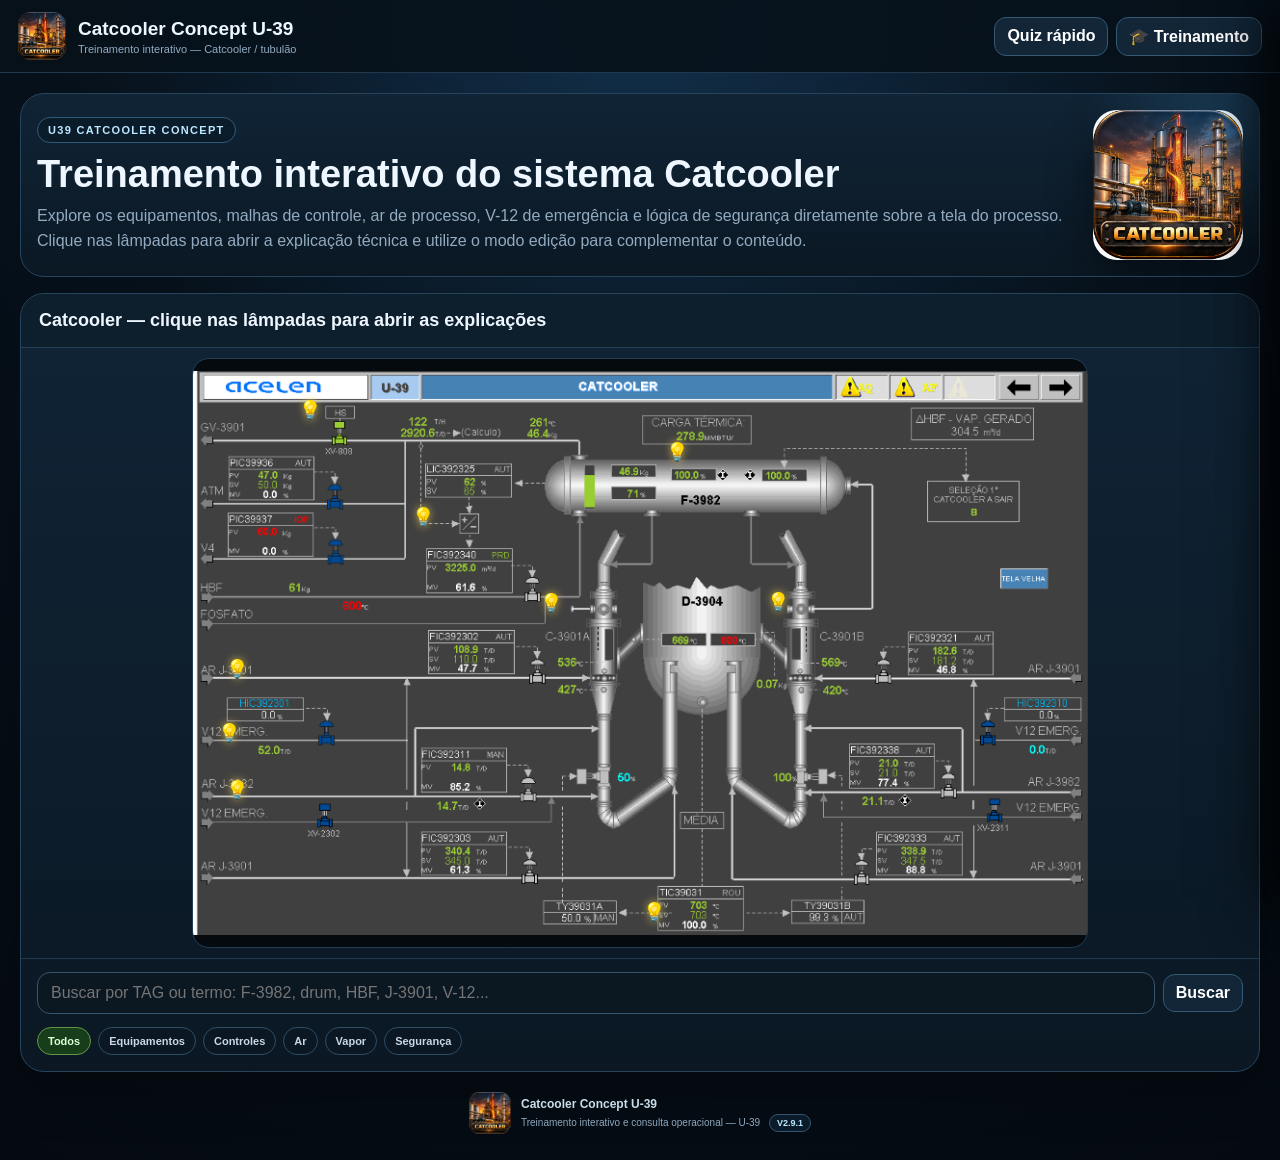
==== commit 723a282a: "Add files via upload" ====
--- a/Catcooler_onepage_interativo_editavel.html
+++ b/Catcooler_onepage_interativo_editavel.html
@@ -7,7 +7,7 @@
 <meta name="apple-mobile-web-app-status-bar-style" content="black-translucent">
 <meta name="apple-mobile-web-app-title" content="catcooler concept">
 <link rel="apple-touch-icon" href="apple-touch-icon.png">
-<link rel="manifest" href="manifest.json"><link rel="icon" href="icon-192.png"><link rel="stylesheet" href="app.css?v=29">
+<link rel="manifest" href="manifest.json"><link rel="icon" href="icon-192.png"><link rel="stylesheet" href="app.css?v=291">
 <title>Catcooler Concept U-39</title>
 <style id="panel-scroll-v24">
 html:has(#detailPanel.open),body:has(#detailPanel.open){overflow:hidden!important}
@@ -22,7 +22,7 @@
 
 </head>
 <body>
-<!-- LAYOUT_CONGELADO_V2.9: não alterar enquadramento, aspect-ratio ou coordenadas dos hotspots sem nova validação visual. -->
+<!-- LAYOUT_CONGELADO_V2.9.1: não alterar enquadramento, aspect-ratio ou coordenadas dos hotspots sem nova validação visual. -->
 <header class="topbar">
   <div class="brand"><img src="icon-192.png" alt=""><div><h1>Catcooler Concept U-39</h1><small>Treinamento interativo — Catcooler / tubulão</small></div></div>
   <div class="actions">
@@ -126,7 +126,7 @@
   </section>
 </aside>
 
-<footer class="footer"><img src="icon-192.png" alt=""><div><b>Catcooler Concept U-39</b><br><small>Treinamento interativo e consulta operacional — U-39 <span class="version">V2.9</span></small></div></footer>
+<footer class="footer"><img src="icon-192.png" alt=""><div><b>Catcooler Concept U-39</b><br><small>Treinamento interativo e consulta operacional — U-39 <span class="version">V2.9.1</span></small></div></footer>
 </main>
 
 <aside class="drawer" id="quizDrawer"><div class="drawer-head"><strong>Quiz rápido — Catcooler</strong><button class="btn" onclick="document.getElementById('quizDrawer').classList.remove('open')">Fechar</button></div><div class="drawer-body"><div id="quizBody"></div><button class="btn primary" onclick="gradeQuiz()">Corrigir quiz</button><div class="qresult hidden" id="quizResult"></div></div></aside>
@@ -140,5 +140,5 @@
 </aside>
 
 <div class="toast" id="toast"></div>
-<script src="app.js?v=29"></script>
+<script src="app.js?v=291"></script>
 </body></html>
